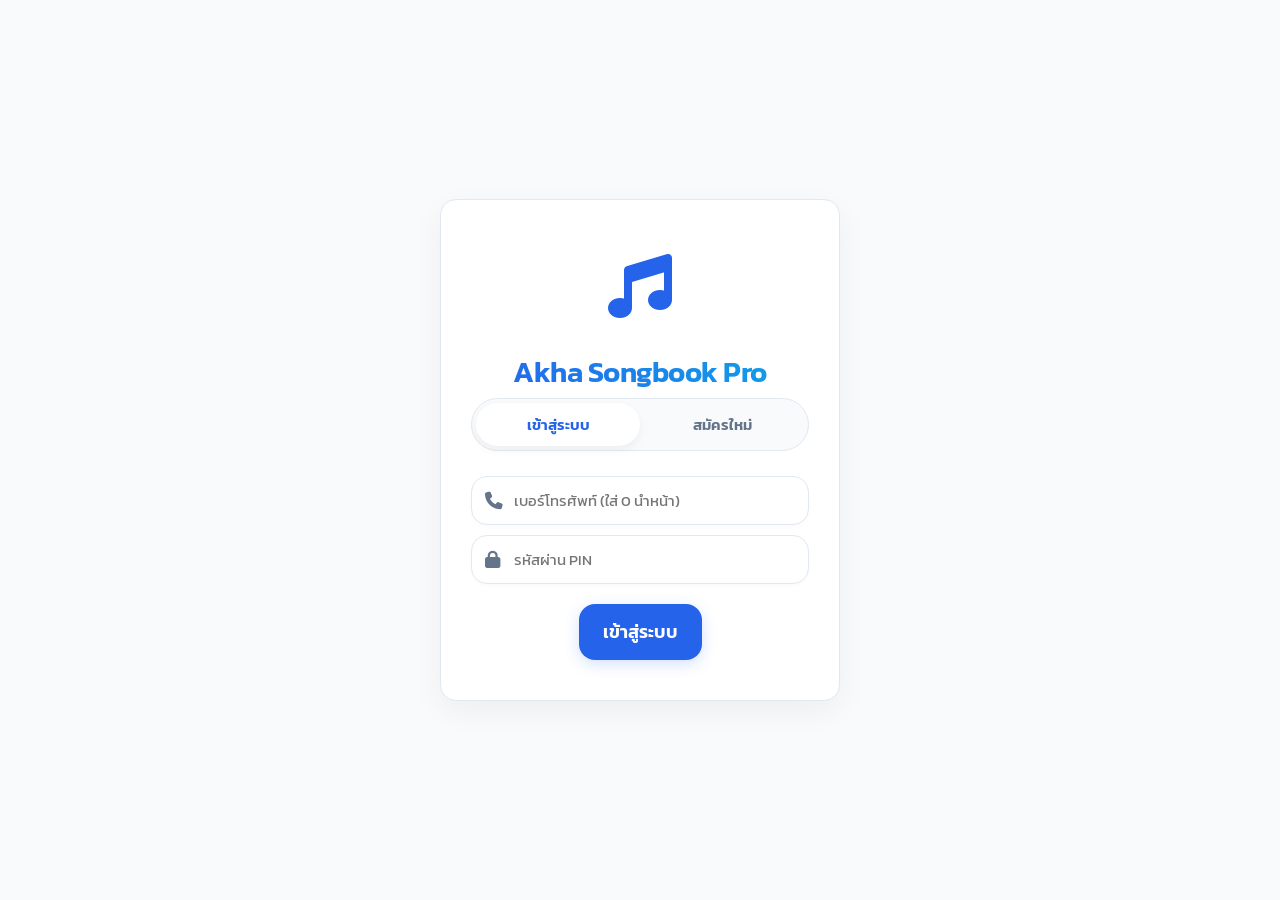
==== index.html @ a9daf6bf "Update index.html" ====
<!DOCTYPE html>
<html lang="th">
<head>
  <meta charset="UTF-8">
  <meta name="viewport" content="width=device-width, initial-scale=1.0, maximum-scale=1.0, user-scalable=no">
  <meta http-equiv="Cache-Control" content="no-cache, no-store, must-revalidate">
  <title>Akha Songbook Pro</title>
  <link rel="manifest" href="manifest.json">
  <meta name="theme-color" content="#2563eb">
  <link rel="apple-touch-icon" href="icon-192.png">
  <meta name="apple-mobile-web-app-capable" content="yes">
  <meta name="apple-mobile-web-app-status-bar-style" content="black-translucent">
  
  <link rel="preconnect" href="https://fonts.googleapis.com">
  <link rel="preconnect" href="https://fonts.gstatic.com" crossorigin>
  <link href="https://fonts.googleapis.com/css2?family=Anton&family=Arimo&family=Arvo&family=Athiti&family=Bai+Jamjuree&family=Bitter&family=Cabin&family=Caveat&family=Chakra+Petch&family=Charm&family=Charmonman&family=Chathura&family=Chonburi&family=Crimson+Text&family=Dosis&family=Fahkwang&family=Fira+Sans&family=Fjalla+One&family=Hind&family=Inconsolata&family=Inter&family=Itim&family=Josefin+Sans&family=K2D&family=Kanit:wght@300;400;500;600;700&family=KoHo&family=Kodchasan&family=Krub&family=Lato&family=Lora&family=Maitree&family=Mali&family=Merriweather&family=Mitr&family=Montserrat&family=Mukta&family=Mulish&family=Nanum+Myeongjo:wght@400;700&family=Niramit&family=Noto+Sans&family=Noto+Sans+Thai&family=Noto+Serif+Thai&family=Nunito&family=Open+Sans&family=Oswald&family=Oxygen&family=PT+Sans&family=PT+Serif&family=Pacifico&family=Pattaya&family=Playfair+Display&family=Poppins&family=Pridi&family=Prompt&family=Raleway&family=Roboto&family=Roboto+Condensed&family=Roboto+Slab&family=Rubik&family=Sarabun&family=Signika&family=Slabo+27px&family=Sriracha&family=Srisakdi&family=Taviraj&family=Thasadith&family=Titillium+Web&family=Trirong&family=Ubuntu&display=swap" rel="stylesheet">
  
  <link rel="stylesheet" href="https://cdnjs.cloudflare.com/ajax/libs/font-awesome/6.4.0/css/all.min.css">
  <link rel="stylesheet" href="style.css">
  <style>
    .top-lang-dropdown {
      background: var(--bg-surface); color: var(--primary);
      border: 1px solid var(--border-color); border-radius: 8px;
      padding: 6px 10px; font-family: var(--font-main); font-size: 0.85rem; font-weight: 600;
      box-shadow: 0 2px 5px rgba(0,0,0,0.05); outline: none; cursor: pointer;
      max-width: 110px; 
    }
    
    .search-flex-container {
      display: flex; gap: 8px; align-items: center; margin-bottom: 10px;
    }
    
    .search-flex-container .search-container {
      flex: 7; margin-bottom: 0; 
    }
    
    .search-flex-container .artist-select {
      flex: 3; background: var(--bg-surface); color: var(--text-main);
      border: 1px solid var(--border-color); border-radius: var(--radius-ui);
      padding: 12px 10px; font-family: var(--font-main); font-size: 0.85rem;
      box-shadow: 0 2px 4px rgba(0,0,0,0.02); outline: none; cursor: pointer;
    }

    #view-dashboard .hero-header {
        padding-bottom: 8px !important;
        margin-bottom: 12px !important;
    }

    .waiting-approval-box {
        background: rgba(245, 158, 11, 0.1);
        border: 2px dashed #f59e0b;
        color: #d97706;
        padding: 15px;
        border-radius: 12px;
        margin-bottom: 20px;
        font-size: 0.95rem;
        display: none;
        flex-direction: column;
        align-items: center;
        gap: 10px;
    }
    .waiting-approval-box i { font-size: 2rem; }
  </style>

  <script>
    try {
      const savedUi = JSON.parse(localStorage.getItem('songbook_settings'));
      if(savedUi) {
        document.documentElement.setAttribute('data-theme', savedUi.theme || 'light');
        document.documentElement.style.setProperty('--primary', savedUi.color || '#2563eb');
        
        let hex = (savedUi.color || '#2563eb').replace('#', '');
        let r = parseInt(hex.substring(0,2), 16), g = parseInt(hex.substring(2,4), 16), b = parseInt(hex.substring(4,6), 16);
        document.documentElement.style.setProperty('--primary-glow', `rgba(${r},${g},${b},0.4)`); 

        if(savedUi.bgMain) document.documentElement.style.setProperty('--bg-main', savedUi.bgMain);
        if(savedUi.bgSurface) document.documentElement.style.setProperty('--bg-surface', savedUi.bgSurface);
        
        let fScale = savedUi.fontScale || 50;
        document.documentElement.style.fontSize = (fScale / 50 * 16) + 'px';
        
        let sScale = savedUi.screenScale || 50;
        if (sScale !== 50) {
          document.documentElement.style.zoom = (sScale / 50);
        }
      }
    } catch(e){}
  </script>
</head>
<body>

  <div id="toast" class="toast"><i class="fa-solid fa-circle-check"></i> <span id="toast-msg">ข้อความ</span></div>
  
  <div id="loader" class="loader-container">
    <div class="spinner"></div><h2 style="color:var(--text-main);" id="loader-text">กำลังโหลดข้อมูล...</h2>
  </div>

  <div id="view-auth" class="auth-wrapper hidden">
    <div class="auth-card">
      <div class="auth-icon"><i class="fa-solid fa-music"></i></div>
      <h2 class="auth-title">Akha Songbook Pro</h2>
      
      <div id="waiting-approval-msg" class="waiting-approval-box">
        <i class="fa-solid fa-clock-rotate-left fa-spin"></i>
        <strong style="text-align: center;">กรุณารอสักครู่...<br>แอดมินกำลังตรวจสอบและอนุมัติ</strong>
        <span style="font-size:0.8rem; color: var(--text-muted);">ระบบจะพาเข้าใช้งานอัตโนมัติเมื่ออนุมัติสำเร็จ</span>
      </div>

      <div class="auth-tabs" id="auth-tabs-container">
        <button class="auth-tab-btn active" id="tab-login" onclick="switchAuthTab('login')">เข้าสู่ระบบ</button>
        <button class="auth-tab-btn" id="tab-register" onclick="switchAuthTab('register')">สมัครใหม่</button>
      </div>
      <div id="auth-content-box"></div>
    </div>
  </div>

  <div id="view-payment" class="auth-wrapper hidden">
    <div class="auth-card" style="max-width: 500px; padding: 30px;">
      <h2 style="color: var(--primary); margin-bottom: 10px;" id="pay-title">ชำระเงินเพื่อเข้าใช้งาน</h2>
      
      <div style="text-align: left; margin-bottom: 15px;">
        <label style="font-size: 0.9rem; font-weight: bold; color: var(--text-main); display: block; margin-bottom: 5px;">เลือกแพ็กเกจการใช้งาน <span style="color:red">*</span></label>
        <select id="payment-package" style="font-weight: bold; color: var(--primary); background: rgba(37, 99, 235, 0.05); border: 2px solid var(--primary); padding: 12px; width: 100%; border-radius: 8px;">
          <option value="39 บาท / 1 เดือน">39 บาท / 1 เดือน</option>
          <option value="230 บาท / 6 เดือน">230 บาท / 6 เดือน</option>
          <option value="450 บาท / 1 ปี">450 บาท / 1 ปี</option>
        </select>
      </div>

      <div style="background: #f1f5f9; padding: 20px; border-radius: 16px; margin-bottom: 20px;">
        <img id="pay-qr-image" src="my-qr.jpg" alt="QR Code" style="width: 200px; border-radius: 10px; margin-bottom: 10px; border: 3px solid white; box-shadow: 0 4px 10px rgba(0,0,0,0.1);">
        <p id="pay-bank-number" style="font-size: 1.5rem; font-weight: bold; color: var(--text-main); letter-spacing: 2px;">กำลังโหลด...</p>
        <p id="pay-bank-name" style="color: var(--text-muted); font-size: 0.85rem;">กำลังโหลด...</p>
      </div>
      <div style="text-align: left; margin-bottom: 20px;">
        <label style="font-size: 0.9rem; font-weight: bold; color: var(--text-main); display: block; margin-bottom: 5px;">แนบสลิปโอนเงิน (จำเป็น) <span style="color:red">*</span></label>
        <input type="file" id="slip-upload" accept="image/*" onchange="previewSlip(event)">
        <img id="slip-image-preview" class="slip-preview">
      </div>
      <button class="btn-primary" id="btn-submit-payment" style="margin-bottom: 10px;" onclick="submitPayment()">ส่งหลักฐานและรอตรวจสอบ</button>
      <button class="btn-cancel" style="width:100%; padding:15px; border-radius:var(--radius-ui); border:none; cursor:pointer;" onclick="cancelPayment()">ยกเลิก</button>
    </div>
  </div>

  <div id="app" class="container hidden">
    <div id="view-dashboard" class="fade-in">
      
      <div class="hero-header" style="display: flex; flex-direction: row; justify-content: space-between; align-items: center; padding-top: 15px;">
        <div style="flex: 1; overflow: hidden; margin-right: 10px;">
          <p style="color:var(--text-muted); margin-bottom:0; font-size:0.75rem; font-weight:600;">AKHA SONGBOOK 🎵</p>
          <h1 data-i18n="app_title" style="font-size:1.35rem; margin-bottom:0; white-space:nowrap; overflow:hidden; text-overflow:ellipsis;">คลังเพลงคริสเตียนอาข่า</h1>
        </div>
        
        <select id="main-lang-selector" class="top-lang-dropdown" onchange="setAppLanguage(this.value)">
          <option value="th">ไทย</option>
          <option value="an">อาข่าใหม่</option>
          <option value="ao">อาข่าเก่า</option>
          <option value="en">English</option>
          <option value="my">မြန်မာ</option>
          <option value="zh">中文</option>
        </select>
      </div>

      <div class="search-flex-container">
        <div class="search-container">
          <i class="fa-solid fa-magnifying-glass"></i>
          <input type="text" id="global-search" data-i18n="search_placeholder" placeholder="ค้นหาด้วย เลข หรือ ชื่อเพลง..." oninput="searchGlobal()">
        </div>
        <select id="artist-filter" class="artist-select" onchange="searchGlobal()">
          <option value="">-- ศิลปิน/Artist --</option>
        </select>
      </div>

      <div id="search-results"></div>

      <div id="dashboard-content">
        <div class="all-songs-card" onclick="openAllSongs()">
          <div style="display:flex; align-items:center;">
            <div class="icon-box"><i class="fa-solid fa-list-ul"></i></div>
            <div><div style="font-size: 0.75rem; opacity:0.8;" data-i18n="manage_text">ดูและจัดการ</div><div data-i18n="total_songs">เพลงทั้งหมดในคลัง</div></div>
          </div>
          <div class="total-num" id="total-count">0</div>
        </div>
        
        <h3 data-i18n="group_songs">กลุ่มเพลง</h3>
        <div class="grid-cats" id="grid-container"></div>

        <h3 data-i18n="nav_music">เพลย์ลิสต์</h3>
        <div class="all-songs-card" style="background: linear-gradient(135deg, var(--accent) 0%, #0369a1 100%); margin-bottom: 0;" onclick="openMusicPlayer()">
          <div style="display:flex; align-items:center;">
            <div class="icon-box"><i class="fa-solid fa-headphones"></i></div>
            <div><div style="font-size: 0.75rem; opacity:0.8;" data-i18n="music_mp3">เครื่องเล่น MP3</div><div data-i18n="music_play_all">ฟังเพลงทั้งหมด</div></div>
          </div>
          <div class="total-num" id="total-music-count">0</div>
        </div>
      </div>
    </div>

    <!-- ===== หน้าหมวดหมู่ ===== -->
    <div id="view-category" class="hidden fade-in">
      <div class="top-bar">
        <button class="btn-icon" onclick="switchView('dashboard')"><i class="fa-solid fa-arrow-left"></i></button>
        <h2 id="cat-title" style="flex:1; white-space:nowrap; overflow:hidden; text-overflow:ellipsis; text-align:center;">หมวดหมู่</h2>
        <button class="btn-icon" onclick="forceDataRefresh()" title="อัปเดตข้อมูล"><i class="fa-solid fa-rotate-right"></i></button>
      </div>
      <div style="margin-bottom: 10px; color: var(--text-muted); font-size: 0.9rem; text-align:center;"><span data-i18n="song_count_label">จำนวนเพลง:</span> <strong id="cat-total" style="color:var(--primary)">0</strong> <span data-i18n="song_unit">เพลง</span></div>
      
      <!-- เพิ่มปุ่ม เลือกตัวเลข ตรงนี้ -->
      <div class="search-flex-container">
        <div class="search-container" style="flex: 5;">
          <i class="fa-solid fa-filter"></i>
          <input type="text" id="cat-search" data-i18n="search_placeholder" placeholder="ค้นหาด้วย เลข หรือ ชื่อเพลง..." oninput="searchCategory()">
        </div>
        
        <button id="btn-number-grid" class="artist-select" style="flex: 2; display: flex; justify-content: center; align-items: center; gap: 5px; height: 43px; padding: 0; color: var(--primary); font-weight: bold;" onclick="toggleNumberGrid()">
          <span data-i18n="filter_num">เลข</span> <i class="fa-solid fa-table-cells"></i>
        </button>

        <select id="cat-artist-filter" class="artist-select" style="flex: 3; height: 43px;" onchange="searchCategory()">
          <option value="">-- ศิลปิน/Artist --</option>
        </select>
      </div>

      <div id="song-list"></div>
    </div>

    <div id="view-song" class="hidden fade-in">
      <div class="top-bar no-print">
        <button class="btn-icon" onclick="goBackFromSong()"><i class="fa-solid fa-arrow-left"></i></button>
        
        <div id="top-audio-player" class="top-audio-ui hidden">
         <audio id="song-audio-element" preload="auto" crossorigin="anonymous"></audio>
          <button class="btn-play-pause" id="btn-play-pause" onclick="toggleAudio()"><i class="fa-solid fa-play"></i></button>
          <div class="audio-track" onclick="seekAudio(event)">
            <div class="audio-fill" id="audio-fill"></div>
          </div>
          <span class="audio-time" id="audio-time">0:00</span>
        </div>
        <div id="top-audio-empty" style="flex:1;"></div>
        <button class="btn-icon" onclick="forceDataRefresh()" title="อัปเดตข้อมูล"><i class="fa-solid fa-rotate-right"></i></button>
      </div>
      
      <div class="reader-card" id="printable-song-area">
        <div class="reader-header" style="text-align: center; margin-bottom: 10px; position: relative;">
          <div style="position: relative; width: 100%; min-height: 40px; margin-bottom: 5px; display: flex; align-items: flex-start; justify-content: center;">
            <div style="position: absolute; left: 0; top: 2px;">
              <span id="detail-id" style="font-size: 0.75rem; font-weight: 700; color: var(--text-muted); background: var(--bg-main); padding: 3px 8px; border-radius: 8px; border: 1px solid var(--border-color); font-family: monospace; box-shadow: 0 2px 5px rgba(0,0,0,0.05);"></span>
            </div>
            
            <h2 id="detail-title" class="reader-title" style="margin: 0; padding: 0 70px; line-height: 1.4; font-size: 1.35rem; color: var(--primary); text-align: center; width: 100%; word-break: break-word;">ชื่อเพลง</h2>

            <div style="position: absolute; right: 0; top: 0;" class="no-print song-menu-container">
              <button class="btn-song-menu" onclick="toggleSongMenu(event)" title="จัดการเพลง">
                <i class="fa-solid fa-ellipsis-vertical"></i>
              </button>
              <div id="song-action-menu" class="song-dropdown hidden">
                <button onclick="copySongLyrics()"><i class="fa-solid fa-copy"></i> <span data-i18n="menu_copy">คัดลอกเนื้อเพลง</span></button>
                <button onclick="shareSong()"><i class="fa-solid fa-share-nodes"></i> <span data-i18n="menu_share">แชร์เพลงนี้</span></button>
                <button onclick="printSong()"><i class="fa-solid fa-print"></i> <span data-i18n="menu_print">พิมพ์ / บันทึก PDF</span></button>
              </div>
            </div>
          </div>

          <h4 id="detail-eng-title" class="reader-eng-title hidden" style="font-size: 0.95rem; color: var(--text-muted); font-weight: 400; font-style: italic; margin-bottom: 10px; margin-top: 5px;">English Title</h4>
          
          <div class="reader-meta" style="font-size: 0.8rem; color: var(--text-muted); opacity: 0.9; margin-bottom: 5px; display: flex; justify-content: center; gap: 15px;">
            <span id="detail-artist-container" class="hidden"><i class="fa-solid fa-microphone-lines"></i> <span id="detail-artist"></span></span>
            <span id="detail-author-container" class="hidden"><i class="fa-solid fa-pen-nib"></i> <span id="detail-author"></span></span>
          </div>
        </div>

        <div class="tags-wrapper">
          <div id="detail-chords-container" class="reader-chords"><span data-i18n="label_chord">คอร์ด:</span> <span id="detail-chords"></span></div>
          <div id="detail-notation-container" class="reader-notation hidden"></div>
        </div>
        
        <div class="lyrics-toggle no-print" id="lyrics-toggle-box">
          <button class="lyrics-toggle-btn active" id="btn-lyric-new" onclick="switchReaderLyricView('new')" data-i18n="lyric_new">อาข่าแบบใหม่</button>
          <button class="lyrics-toggle-btn" id="btn-lyric-old" onclick="switchReaderLyricView('old')" data-i18n="lyric_old">อาข่าแบบเก่า</button>
        </div>
        
        <div id="detail-image-container" class="song-image-box hidden"></div>
        <div id="detail-lyrics" class="reader-lyrics"></div>
        <div id="detail-inspiration" class="reader-inspiration hidden"></div>
        <div id="detail-media-container" class="media-box hidden no-print"></div>
      </div>
    </div>
    
    <div id="view-music" class="hidden fade-in">
      <div class="top-bar" style="flex-direction: column; align-items: stretch; gap: 10px;">
        <div style="display: flex; justify-content: space-between; align-items: center; width: 100%;">
            <button class="btn-icon" onclick="switchView('dashboard')"><i class="fa-solid fa-arrow-left"></i></button>
            <div class="lyrics-toggle" style="margin: 0; flex: 1; justify-content: center; display: flex;">
                <button id="tab-music-list" class="lyrics-toggle-btn active" onclick="switchMusicTab('list')" data-i18n="music_tab_list">เพลย์ลิสต์</button>
                <button id="tab-music-play" class="lyrics-toggle-btn" onclick="switchMusicTab('play')" data-i18n="music_tab_play">กำลังเล่น</button>
                <button id="tab-music-lyric" class="lyrics-toggle-btn" onclick="switchMusicTab('lyric')" data-i18n="music_tab_lyric">เนื้อเพลง</button>
            </div>
            <button class="btn-icon" id="btn-music-indicator" style="cursor:default; border:none; box-shadow:none; background:transparent; font-size:1.5rem; color:var(--primary);">
                <i id="music-indicator-icon" class="fa-solid fa-compact-disc"></i>
            </button>
        </div>
        <div id="music-category-scroll" class="music-cat-scroll"></div>
      </div>

      <div id="music-list-container"></div>

      <div id="music-player-container" class="hidden">
         <div id="music-display-area">
             <div id="music-cover-view">
                 <div class="music-cover-wrapper">
                     <img id="music-cover-img" src="icon-512.png" alt="Cover Art">
                 </div>
             </div>
             <div id="music-lyric-view" class="hidden">
                 <div class="lyric-bg" id="lyric-bg-img"></div>
                 <div class="lyric-overlay"></div>
                 <div id="music-lyric-content" class="reader-lyrics" style="font-size: 1.25rem; line-height: 1.8 !important;">
                     <div style="text-align:center; color:rgba(255,255,255,0.7); margin-top:50px;">ยังไม่ได้เลือกเพลง</div>
                 </div>
             </div>
         </div>
         
         <div id="music-control-area">
             <h2 id="music-title-display">เลือกเพลงเพื่อเริ่มฟัง</h2>
             <p id="music-artist-display">Akha Songbook</p>
             
             <div class="music-progress-wrapper" style="display: flex; align-items: center; gap: 15px; margin-bottom: 25px; font-family: monospace; color: var(--text-muted); font-size: 0.85rem;">
                 <span id="music-time-current">0:00</span>
                 <div class="audio-track" style="flex:1; height: 8px; background: var(--bg-main); border: 1px solid var(--border-color); border-radius: 10px; cursor: pointer; position: relative;" onclick="seekMusicAudio(event)">
                    <div id="music-time-fill" style="height: 100%; width: 0%; background: var(--primary); border-radius: 10px; pointer-events: none; transition: width 0.1s linear;"></div>
                 </div>
                 <span id="music-time-total">0:00</span>
             </div>
             
             <div class="music-controls" style="display: flex; align-items: center; justify-content: space-between;">
                 <button id="btn-music-shuffle" class="btn-icon" style="box-shadow:none; border:none; background:transparent; font-size:1.1rem; color:var(--text-muted);" onclick="toggleMusicShuffle()"><i class="fa-solid fa-shuffle"></i></button>
                 
                 <div style="display: flex; align-items: center; gap: 20px;">
                    <button class="btn-icon" style="box-shadow:none; border:none; background:transparent; font-size:1.6rem; color:var(--text-main);" onclick="playMusicPrev()"><i class="fa-solid fa-backward-step"></i></button>
                    <button id="btn-music-play-pause" style="width:65px; height:65px; border-radius:50%; background:var(--primary); color:white; border:none; font-size:1.8rem; box-shadow:0 10px 20px var(--primary-glow); cursor:pointer;" onclick="toggleMusicAudio()"><i class="fa-solid fa-play"></i></button>
                    <button class="btn-icon" style="box-shadow:none; border:none; background:transparent; font-size:1.6rem; color:var(--text-main);" onclick="playMusicNext()"><i class="fa-solid fa-forward-step"></i></button>
                 </div>
                 
                 <button id="btn-music-repeat" class="btn-icon" style="box-shadow:none; border:none; background:transparent; font-size:1.1rem; color:var(--text-muted);" onclick="toggleMusicRepeat()"><i class="fa-solid fa-repeat"></i></button>
             </div>
         </div>
      </div>
    </div>

    <!-- ===== หน้าต่างโปรไฟล์และการตั้งค่า ===== -->
    <div id="view-settings" class="hidden fade-in">
      <div class="hero-header" style="padding-bottom:10px;"><h1 data-i18n="nav_profile">โปรไฟล์ & การตั้งค่า</h1></div>
      
      <div class="reader-card" style="margin-bottom: 12px; padding: 15px 20px; border-left: 5px solid var(--primary);">
        <h3 style="margin-bottom: 8px;"><i class="fa-solid fa-circle-user"></i> <span data-i18n="setting_account">บัญชีของคุณ</span></h3>
        <p style="margin-bottom: 2px; font-size: 0.95rem;"><span data-i18n="setting_phone">เบอร์โทรศัพท์:</span> <strong id="profile-phone" style="color:var(--primary)">-</strong></p>
        <p style="font-size: 0.95rem;"><span data-i18n="setting_expire">วันหมดอายุ:</span> <strong id="profile-expiry" style="color:var(--danger)">-</strong></p>
        <div style="display:flex; gap:10px; margin-top:10px;">
          <button class="btn-primary" style="flex:1; padding: 10px; box-shadow:none; font-size:0.9rem;" onclick="goToRenewFromProfile()" data-i18n="btn_renew">ต่ออายุ</button>
          <button class="btn-outline" style="flex:1; padding: 10px;" onclick="logoutUser()" data-i18n="btn_logout">ออกจากระบบ</button>
        </div>
      </div>
      
      <div class="reader-card" style="margin-bottom: 12px; padding: 15px 20px; border-left: 5px solid var(--accent);">
        <h3 style="margin-bottom: 10px;"><i class="fa-solid fa-palette"></i> <span data-i18n="setting_display">การแสดงผล</span></h3>
        <label style="font-size: 0.85rem; font-weight: bold; margin-bottom: 5px; display: block; color: var(--text-muted);" data-i18n="setting_theme">โหมดหน้าจอ</label>
        
        <div style="display:flex; gap:10px; margin-bottom: 12px;">
          <button class="btn-outline" style="flex:1; padding: 8px; display: flex; justify-content: center; align-items: center; gap: 8px;" onclick="setTheme('light')"><i class="fa-solid fa-sun"></i> <span data-i18n="theme_light">สว่าง</span></button>
          <button class="btn-outline" style="flex:1; padding: 8px; display: flex; justify-content: center; align-items: center; gap: 8px;" onclick="setTheme('dark')"><i class="fa-solid fa-moon"></i> <span data-i18n="theme_dark">มืด</span></button>
        </div>
        
        <label style="font-size: 0.85rem; font-weight: bold; margin-bottom: 5px; display: block; color: var(--text-muted);" data-i18n="setting_color">สีหลักของแอป</label>
        <div style="display:flex; gap:10px; justify-content: center; flex-wrap: wrap;">
          <button style="width:35px; height:35px; border-radius:50%; background:#10b981; border:3px solid var(--bg-surface); box-shadow:0 2px 5px rgba(0,0,0,0.2); cursor:pointer;" onclick="setColor('#10b981')"></button>
          <button style="width:35px; height:35px; border-radius:50%; background:#2563eb; border:3px solid var(--bg-surface); box-shadow:0 2px 5px rgba(0,0,0,0.2); cursor:pointer;" onclick="setColor('#2563eb')"></button>
          <button style="width:35px; height:35px; border-radius:50%; background:#f59e0b; border:3px solid var(--bg-surface); box-shadow:0 2px 5px rgba(0,0,0,0.2); cursor:pointer;" onclick="setColor('#f59e0b')"></button>
          <button style="width:35px; height:35px; border-radius:50%; background:#ef4444; border:3px solid var(--bg-surface); box-shadow:0 2px 5px rgba(0,0,0,0.2); cursor:pointer;" onclick="setColor('#ef4444')"></button>
          <button style="width:35px; height:35px; border-radius:50%; background:#8b5cf6; border:3px solid var(--bg-surface); box-shadow:0 2px 5px rgba(0,0,0,0.2); cursor:pointer;" onclick="setColor('#8b5cf6')"></button>
        </div>
      </div>

      <div class="reader-card" style="margin-bottom: 12px; padding: 15px 20px; border-left: 5px solid #8b5cf6;">
        <h3 style="margin-bottom: 10px;"><i class="fa-solid fa-gear"></i> <span data-i18n="setting_advanced">ตั้งค่าระบบเพิ่มเติม</span></h3>
        
        <label style="font-size: 0.85rem; font-weight: bold; margin-bottom: 3px; display: block; color: var(--text-muted);" data-i18n="setting_sys_lang">ภาษาระบบ (System Language)</label>
        <select id="setting-sys-lang" onchange="changeSystemLang(this.value)" style="margin-bottom: 12px; padding: 8px 16px 8px 16px;">
          <option value="th">ไทย (Thai)</option>
          <option value="an">อาข่าใหม่</option>
          <option value="ao">อาข่าเก่า</option>
          <option value="en">English (อังกฤษ)</option>
          <option value="my">မြန်မာ (Burmese)</option>
          <option value="zh">中文 (Chinese)</option>
        </select>

        <label style="font-size: 0.85rem; font-weight: bold; margin-bottom: 3px; display: block; color: var(--text-muted);"><span data-i18n="setting_zoom">ขนาดหน้าจอ (Zoom):</span> <span id="val-screen-scale" style="color:var(--primary);">50</span></label>
        <div style="display:flex; align-items:center; gap:10px; margin-bottom: 12px;">
          <button class="btn-icon" style="width:28px; height:28px; font-size:0.9rem; box-shadow:none; border-radius:6px;" onclick="adjustScale('screen', -1)"><i class="fa-solid fa-minus"></i></button>
          <input type="range" id="setting-screen-scale" min="25" max="100" step="1" value="50" oninput="updateScreenScale(this.value)" onchange="saveUiSettings()" style="flex:1;">
          <button class="btn-icon" style="width:28px; height:28px; font-size:0.9rem; box-shadow:none; border-radius:6px;" onclick="adjustScale('screen', 1)"><i class="fa-solid fa-plus"></i></button>
        </div>

        <label style="font-size: 0.85rem; font-weight: bold; margin-bottom: 3px; display: block; color: var(--text-muted);"><span data-i18n="setting_font">ขนาดตัวอักษร (Font):</span> <span id="val-font-scale" style="color:var(--primary);">50</span></label>
        <div style="display:flex; align-items:center; gap:10px; margin-bottom: 12px;">
          <button class="btn-icon" style="width:28px; height:28px; font-size:0.9rem; box-shadow:none; border-radius:6px;" onclick="adjustScale('font', -1)"><i class="fa-solid fa-minus"></i></button>
          <input type="range" id="setting-font-scale" min="25" max="100" step="1" value="50" oninput="updateFontScale(this.value)" onchange="saveUiSettings()" style="flex:1;">
          <button class="btn-icon" style="width:28px; height:28px; font-size:0.9rem; box-shadow:none; border-radius:6px;" onclick="adjustScale('font', 1)"><i class="fa-solid fa-plus"></i></button>
        </div>

        <div style="display:flex; gap:10px;">
          <div style="flex:1;">
            <label style="font-size: 0.85rem; font-weight: bold; margin-bottom: 3px; display: block; color: var(--text-muted);" data-i18n="setting_bg_main">สีพื้นหลัง</label>
            <div style="display:flex; gap:5px; align-items:center;">
              <input type="color" id="setting-bg-main" onchange="updateBgColor('main', this.value)" style="width: 35px; height: 35px; padding: 0; border: none; border-radius: 6px; cursor: pointer;">
              <button class="btn-outline" style="padding: 5px 8px; font-size:0.75rem;" onclick="resetBgColor('main')" data-i18n="btn_reset">คืนค่า</button>
            </div>
          </div>
          <div style="flex:1;">
            <label style="font-size: 0.85rem; font-weight: bold; margin-bottom: 3px; display: block; color: var(--text-muted);" data-i18n="setting_bg_card">สีการ์ด</label>
            <div style="display:flex; gap:5px; align-items:center;">
              <input type="color" id="setting-bg-surface" onchange="updateBgColor('surface', this.value)" style="width: 35px; height: 35px; padding: 0; border: none; border-radius: 6px; cursor: pointer;">
              <button class="btn-outline" style="padding: 5px 8px; font-size:0.75rem;" onclick="resetBgColor('surface')" data-i18n="btn_reset">คืนค่า</button>
            </div>
          </div>
        </div>
      </div>
    </div>
  </div>

  <div class="bottom-nav justify-center hidden no-print" id="main-bottom-nav"></div>

  <div id="category-popup-overlay" class="popup-overlay hidden no-print" onclick="toggleCategoryPopup()"></div>
  <div id="category-popup" class="category-popup hidden no-print">
    <div class="popup-header">
      <h3 data-i18n="nav_categories">เลือกหมวดหมู่เพลง</h3>
      <button class="btn-icon-small" onclick="toggleCategoryPopup()"><i class="fa-solid fa-xmark"></i></button>
    </div>
    <div id="popup-category-list"></div>
  </div>

  <!-- ===== เพิ่ม Popup ตารางตัวเลข (Number Grid) ===== -->
  <div id="number-grid-overlay" class="popup-overlay hidden no-print" onclick="toggleNumberGrid()"></div>
  <div id="number-grid-popup" class="category-popup hidden no-print" style="max-height: 75vh;">
    <div class="popup-header">
      <h3 data-i18n="filter_num">เลือกเลขเพลง</h3>
      <button class="btn-icon-small" onclick="toggleNumberGrid()"><i class="fa-solid fa-xmark"></i></button>
    </div>
    <div id="number-grid-container" class="number-grid-container"></div>
  </div>

  <div id="pwa-overlay-bg" class="pwa-overlay no-print"></div>
  <div id="pwa-install-banner" class="hidden pwa-pop no-print">
    <img src="icon-192.png" alt="App Icon">
    <div>
      <h4 id="pwa-title" data-i18n="pwa_title">ติดตั้งแอปลงเครื่อง</h4>
      <p id="pwa-desc" data-i18n="pwa_desc">เพื่อการใช้งานที่รวดเร็วและเข้าถึงง่ายขึ้น</p>
    </div>
    <div class="pwa-btn-group">
      <button class="pwa-btn-cancel" id="pwa-cancel-btn" data-i18n="pwa_cancel">ภายหลัง</button>
      <button class="pwa-btn-install" id="pwa-install-btn" data-i18n="pwa_install">ติดตั้งเลย</button>
    </div>
  </div>

  <!-- เปลี่ยนเวอร์ชันเพื่อให้มือถือโหลดโค้ดใหม่ (ข้ามแคช) -->
  <script src="app.js?v=146"></script>
  
  <script>
    if ('serviceWorker' in navigator) {
      window.addEventListener('load', () => {
        navigator.serviceWorker.register('./sw.js').catch(err => console.log(err));
      });
    }

    let deferredPrompt;
    const pwaBanner = document.getElementById('pwa-install-banner');
    const pwaOverlay = document.getElementById('pwa-overlay-bg');
    const pwaInstallBtn = document.getElementById('pwa-install-btn');
    const pwaCancelBtn = document.getElementById('pwa-cancel-btn');

    function isAndroid() {
        return /android/i.test(navigator.userAgent.toLowerCase());
    }

    function isStandalone() {
        return window.matchMedia('(display-mode: standalone)').matches || window.navigator.standalone === true;
    }

    function closeBanner() {
        pwaBanner.classList.add('hidden');
        pwaOverlay.classList.remove('show');
    }

    if (pwaCancelBtn) {
        pwaCancelBtn.addEventListener('click', closeBanner);
    }

    window.addEventListener('beforeinstallprompt', (e) => {
      e.preventDefault(); 
      deferredPrompt = e;
      
      if (isAndroid() && !isStandalone()) {
          pwaBanner.classList.remove('hidden');
          pwaOverlay.classList.add('show');
      }
    });

    if (pwaInstallBtn) {
      pwaInstallBtn.addEventListener('click', async () => {
        if (deferredPrompt) {
          deferredPrompt.prompt();
          const { outcome } = await deferredPrompt.userChoice;
          if (outcome === 'accepted') {
              closeBanner();
          }
          deferredPrompt = null;
        }
      });
    }
  </script>
</body>
</html>
---- style.css ----
/* =========================================
   Akha Songbook Pro - Style.css (iOS Style)
========================================= */

:root {
  --bg-main: #f8fafc; 
  --bg-surface: #ffffff; 
  --bg-glass: rgba(255, 255, 255, 0.85);
  --text-main: #0f172a; 
  --text-muted: #64748b;
  --border-color: #e2e8f0;
  
  --primary: #2563eb; 
  --primary-glow: rgba(37, 99, 235, 0.2);
  --accent: #0ea5e9; 
  --danger: #ef4444;
  --font-main: 'Kanit', sans-serif; 
  --font-lyrics: 'Nanum Myeongjo', serif; 
  --radius-ui: 16px; 
  --pad-ui: 16px;
  --transition: all 0.3s cubic-bezier(0.4, 0, 0.2, 1);
}

[data-theme="light"] { 
  --bg-main: #f1f5f9; --bg-surface: #ffffff; --bg-glass: rgba(255, 255, 255, 0.85); 
  --text-main: #0f172a; --text-muted: #64748b; --border-color: #e2e8f0; 
}

[data-theme="dark"] { 
  --bg-main: #0f172a; --bg-surface: #1e293b; --bg-glass: rgba(30, 41, 59, 0.85); 
  --text-main: #f8fafc; --text-muted: #94a3b8; --border-color: #334155; 
}

* { margin: 0; padding: 0; box-sizing: border-box; -webkit-tap-highlight-color: transparent; }
body { background-color: var(--bg-main); color: var(--text-main); font-family: var(--font-main); font-size: 16px; transition: var(--transition); overflow-x: hidden; }
.container { max-width: 900px; margin: 0 auto; padding: 20px; padding-bottom: 100px; }
h1, h2, h3, h4 { font-weight: 600; letter-spacing: -0.5px; }

/* ล็อกหน้าจอไม่ให้เลื่อนเมื่อเปิด Popup */
.no-scroll { overflow: hidden !important; touch-action: none; }

/* --- Auth & Login --- */
.auth-wrapper { display: flex; flex-direction: column; justify-content: center; align-items: center; min-height: 100vh; padding: 20px; background: var(--bg-main); }
.auth-card { background: var(--bg-surface); padding: 40px 30px; border-radius: var(--radius-ui); box-shadow: 0 10px 30px rgba(0,0,0,0.05); width: 100%; max-width: 400px; text-align: center; border: 1px solid var(--border-color); animation: fadeInDown 0.4s ease; }
.auth-icon { font-size: 4rem; color: var(--primary); margin-bottom: 15px; }
.auth-title { font-size: 1.8rem; margin-bottom: 5px; background: linear-gradient(45deg, var(--primary), var(--accent)); -webkit-background-clip: text; -webkit-text-fill-color: transparent; }
.auth-desc { color: var(--text-muted); font-size: 0.9rem; margin-bottom: 25px; }
.auth-tabs { display: flex; background: var(--bg-main); border-radius: 50px; padding: 4px; margin-bottom: 25px; width: 100%; border: 1px solid var(--border-color); }
.auth-tab-btn { flex: 1; padding: 10px 15px; border-radius: 50px; border: none; background: transparent; font-family: var(--font-main); font-size: 0.95rem; font-weight: 600; color: var(--text-muted); cursor: pointer; transition: var(--transition); }
.auth-tab-btn.active { background: var(--bg-surface); color: var(--primary); box-shadow: 0 4px 10px rgba(0,0,0,0.05); }

/* --- Forms & Inputs --- */
.search-container { position: relative; margin-bottom: 10px; }
input[type="text"], input[type="password"], input[type="tel"], input[type="date"], input[type="number"], select, textarea { 
    width: 100%; padding: 12px 16px 12px 42px; background: var(--bg-surface); color: var(--text-main); 
    border: 1px solid var(--border-color); border-radius: var(--radius-ui); font-family: var(--font-main); font-size: 0.95rem; 
    box-shadow: 0 2px 4px rgba(0,0,0,0.02); transition: var(--transition); outline: none; 
}
input[type="number"] { padding: 12px 16px; }
input[type="file"] { width: 100%; padding: 10px; background: var(--bg-main); border: 1px dashed var(--primary); border-radius: 12px; font-family: var(--font-main); font-size: 0.9rem; cursor: pointer; color: var(--text-main);}
input:focus, select:focus, textarea:focus { box-shadow: 0 0 0 2px var(--primary), 0 0 15px var(--primary-glow); border-color: var(--primary); }
.form-group input, .form-group select, .form-group textarea { padding-left: 16px; margin-bottom: 10px;}
.search-container i { position: absolute; left: 14px; top: 50%; transform: translateY(-50%); color: var(--text-muted); font-size: 1.1rem; }
.slip-preview { width: 100%; height: 200px; border-radius: 12px; object-fit: contain; margin-top: 10px; display: none; border: 1px solid var(--border-color); background: var(--bg-main);}

/* --- Header & Top Bar --- */
.hero-header { 
  position: sticky; top: 0; z-index: 50; 
  background: var(--bg-glass); backdrop-filter: blur(20px); -webkit-backdrop-filter: blur(20px); 
  margin: -20px -20px 10px -20px; padding: 10px 20px 5px 20px; border-bottom: 1px solid var(--border-color);
  display: flex; flex-direction: column; 
}
.hero-header p { font-size: 0.75rem; font-weight: 600; text-transform: uppercase; letter-spacing: 1px; margin-bottom: 0px;}
.hero-header h1 { font-size: 1.4rem; font-weight: 700; letter-spacing: -0.5px; background: linear-gradient(45deg, var(--primary), var(--accent)); -webkit-background-clip: text; -webkit-text-fill-color: transparent; }

.top-bar {
  position: sticky; top: 0; z-index: 50; 
  background: var(--bg-glass); backdrop-filter: blur(20px); -webkit-backdrop-filter: blur(20px);
  margin: -20px -20px 10px -20px; padding: 10px 20px; border-bottom: 1px solid var(--border-color);
  display: flex; align-items: center; justify-content: space-between; gap: 10px;
}
.btn-icon { background: var(--bg-surface); border: 1px solid var(--border-color); color: var(--text-main); width: 45px; height: 45px; border-radius: 50%; display: flex; align-items: center; justify-content: center; font-size: 1.2rem; cursor: pointer; box-shadow: 0 4px 10px rgba(0,0,0,0.03); transition: var(--transition); flex-shrink: 0;}
.btn-icon:active { transform: scale(0.9); }

.top-audio-ui { flex: 1; display: flex; align-items: center; gap: 10px; background: var(--bg-surface); border: 1px solid var(--border-color); padding: 5px 12px; border-radius: 50px; box-shadow: 0 4px 10px rgba(0,0,0,0.03); margin: 0 5px; transition: var(--transition);}
.btn-play-pause { background: var(--primary); color: white; border: none; width: 32px; height: 32px; border-radius: 50%; display: flex; align-items: center; justify-content: center; cursor: pointer; font-size: 0.8rem; box-shadow: 0 2px 8px var(--primary-glow); flex-shrink: 0;}
.audio-track { flex: 1; height: 6px; background: var(--bg-main); border: 1px solid var(--border-color); border-radius: 10px; cursor: pointer; position: relative; overflow: hidden;}
.audio-fill { height: 100%; width: 0%; background: var(--primary); border-radius: 10px; pointer-events: none; transition: width 0.1s linear;}
.audio-time { font-size: 0.7rem; color: var(--text-muted); font-family: monospace; font-weight: 600; min-width: 60px; text-align: right; letter-spacing: -0.5px;}

/* --- Language Switcher --- */
.lang-switcher { display: flex; background: var(--border-color); border-radius: 10px; padding: 3px; margin-bottom: 10px; width: fit-content; }
.lang-btn { padding: 5px 12px; border-radius: 8px; border: none; background: transparent; font-family: var(--font-main); font-size: 0.8rem; font-weight: 600; color: var(--text-main); opacity: 0.7; cursor: pointer; transition: var(--transition); }
.lang-btn.active { background: var(--primary); color: white; opacity: 1; box-shadow: 0 4px 10px rgba(37,99,235,0.3); }

/* --- Dashboard Cards & Layout --- */
#dashboard-content h3 { margin-top: 15px !important; margin-bottom: 10px !important; font-size: 1.1rem; }
#search-results { margin-top: 10px; }

.all-songs-card { 
    display: flex; justify-content: space-between; align-items: center; background: linear-gradient(135deg, var(--primary) 0%, #1e40af 100%); color: white; 
    padding: 12px 16px; border-radius: 14px; font-size: 1rem; font-weight: 600; box-shadow: 0 10px 20px rgba(37,99,235,0.2); margin-bottom: 10px; cursor: pointer; transition: var(--transition); 
}
.all-songs-card:active { transform: scale(0.97); }
.all-songs-card .icon-box { background: rgba(255,255,255,0.2); width: 34px; height: 34px; border-radius: 10px; display: flex; justify-content: center; align-items: center; font-size: 1.1rem; margin-right: 10px; }
.all-songs-card .total-num { font-size: 1.3rem; font-weight: 700; background: rgba(0,0,0,0.2); padding: 3px 10px; border-radius: 30px; }

.grid-cats { display: grid; grid-template-columns: repeat(2, 1fr); gap: 8px !important; margin-bottom: 10px; }
.cat-card { position: relative; overflow: hidden; border-radius: 12px !important; padding: 10px !important; color: white; cursor: pointer; display: flex; flex-direction: column; justify-content: space-between; min-height: 70px !important; transition: transform 0.3s ease, box-shadow 0.3s ease; box-shadow: 0 4px 8px rgba(0,0,0,0.05); }
.cat-card:active { transform: scale(0.95); }
.cat-card i { font-size: 1.2rem !important; opacity: 0.8; margin-bottom: 2px !important; }
.cat-card h3 { font-size: 0.8rem !important; font-weight: 600; line-height: 1.3; z-index: 1; margin: 0 !important; }
.cat-card .count { font-size: 0.7rem; opacity: 0.9; margin-top: 4px; z-index: 1; background: rgba(0,0,0,0.2); display: inline-block; padding: 2px 6px; border-radius: 6px;}

.bg-g1 { background: linear-gradient(135deg, #FF9A9E 0%, #FECFEF 99%, #FECFEF 100%); color:#333; }
.bg-g2 { background: linear-gradient(135deg, #667EEA 0%, #764BA2 100%); }
.bg-g3 { background: linear-gradient(135deg, #0BA360 0%, #3CB100 100%); }
.bg-g4 { background: linear-gradient(135deg, #16A085 0%, #F4D03F 100%); }
.bg-g5 { background: linear-gradient(135deg, #FF0844 0%, #FFB199 100%); }
.bg-g6 { background: linear-gradient(135deg, #B224EF 0%, #7579FF 100%); }
.bg-g7 { background: linear-gradient(135deg, #4FACFE 0%, #00F2FE 100%); }
.bg-g8 { background: linear-gradient(135deg, #434343 0%, #000000 100%); }

/* --- Song List Item --- */
.song-item { display: flex; align-items: center; gap: 10px; background: var(--bg-surface); padding: 8px 14px; margin-bottom: 6px; border-radius: 10px; cursor: pointer; transition: var(--transition); box-shadow: 0 2px 5px rgba(0,0,0,0.02); border: 1px solid var(--border-color); }
.song-item:hover { transform: translateX(5px); border-left: 4px solid var(--primary); }
.song-item .s-id { font-weight: 700; color: var(--primary); width: 40px; font-size: 0.95rem; }
.song-item .s-info { flex: 1; min-width: 0; display: flex; flex-direction: column; justify-content: center; }
.song-item .s-title { font-size: 0.95rem; font-weight: 600; margin-bottom: 0px; color: var(--text-main); white-space: nowrap; overflow: hidden; text-overflow: ellipsis; line-height: 1.2; }
.song-item .s-eng-title { font-size: 0.75rem; color: var(--text-muted); font-style: italic; margin-top: 2px; margin-bottom: 0px; white-space: nowrap; overflow: hidden; text-overflow: ellipsis; line-height: 1.2; }
.song-item .s-meta { font-size: 0.75rem; color: #94a3b8; margin-top: 2px; line-height: 1; }
.quick-actions { display: flex; gap: 8px; margin-left: 10px; }
.btn-quick { width: 32px; height: 32px; border-radius: 8px; border: none; font-size: 0.85rem; cursor: pointer; transition: var(--transition); display: flex; justify-content: center; align-items: center; }
.btn-quick.edit { background: rgba(245, 158, 11, 0.15); color: #f59e0b; }
.btn-quick.del { background: rgba(239, 68, 68, 0.15); color: var(--danger); }

/* --- Song Reader --- */
.reader-card { background: var(--bg-surface); border-radius: var(--radius-ui); padding: 30px var(--pad-ui); box-shadow: 0 10px 30px rgba(0,0,0,0.05); margin-top: 5px; border: 1px solid var(--border-color); }
#view-song .top-bar { margin-bottom: 0 !important; }
#view-song .reader-card { margin-top: 0 !important; margin-left: -20px !important; margin-right: -20px !important; border-radius: 0 !important; border-left: none !important; border-right: none !important; box-shadow: none !important; }

.reader-header { text-align: center; margin-bottom: 20px; }
.reader-title { font-size: 1.4rem; color: var(--primary); margin-bottom: 0; line-height: 1.3;}
.reader-eng-title { font-size: 0.95rem; color: var(--text-muted); font-weight: 400; font-style: italic; margin-bottom: 10px; margin-top: 5px; }
.reader-meta { font-size: 0.8rem; color: var(--text-muted); opacity: 0.9; margin-bottom: 15px; display: flex; justify-content: center; gap: 15px; }

/* === ปุ่มเมนูจัดการเพลง (Dropdown มุมขวาบน) === */
.song-menu-container { position: relative; }
.btn-song-menu {
    background: transparent;
    color: var(--text-muted);
    border: none;
    font-size: 1.2rem;
    padding: 5px 10px;
    cursor: pointer;
    transition: var(--transition);
}
.btn-song-menu:active { color: var(--primary); transform: scale(0.9); }

.song-dropdown {
    position: absolute;
    top: 100%;
    right: 0;
    background: var(--bg-surface);
    border: 1px solid var(--border-color);
    border-radius: 12px;
    box-shadow: 0 5px 20px rgba(0,0,0,0.1);
    min-width: 180px;
    z-index: 100;
    overflow: hidden;
    display: flex;
    flex-direction: column;
    animation: fadeInDown 0.2s ease;
}
.song-dropdown button {
    background: transparent;
    border: none;
    padding: 12px 15px;
    text-align: left;
    font-family: var(--font-main);
    font-size: 0.9rem;
    color: var(--text-main);
    cursor: pointer;
    transition: var(--transition);
    display: flex;
    align-items: center;
    gap: 10px;
}
.song-dropdown button i { color: var(--primary); width: 16px; text-align: center; }
.song-dropdown button:hover, .song-dropdown button:active { background: var(--bg-main); color: var(--primary); }
.song-dropdown button:not(:last-child) { border-bottom: 1px solid var(--border-color); }
/* ==================================== */

.tags-wrapper { display: flex; flex-direction: column; align-items: center; gap: 8px; margin-bottom: 25px; }
.reader-chords { background: rgba(239, 68, 68, 0.1); color: var(--danger); padding: 4px 12px; border-radius: 6px; font-weight: 500; font-size: 0.85rem; display: inline-block;}
.reader-notation { background: rgba(59, 130, 246, 0.1); color: var(--accent); padding: 6px 12px; border-radius: 6px; font-weight: 500; font-family: monospace; font-size: 0.85rem; display: inline-block; line-height: 1.3;}

.lyrics-toggle { display: flex; background: var(--bg-main); border: 1px solid var(--border-color); border-radius: 8px; padding: 4px; margin: 15px auto; width: fit-content; max-width: 80%; }
#view-music .lyrics-toggle { margin-left: 8px; }
.lyrics-toggle-btn { padding: 6px 15px; border: none; background: transparent; border-radius: 6px; font-family: var(--font-main); font-weight: 600; font-size: 0.85rem; color: var(--text-muted); cursor: pointer; transition: var(--transition); flex: 1; white-space: nowrap;}
.lyrics-toggle-btn.active { background: var(--bg-surface); color: var(--primary); box-shadow: 0 2px 8px rgba(0,0,0,0.05); }

.reader-lyrics { font-family: var(--font-lyrics); font-size: 1.2rem; line-height: 1.5; text-align: center; white-space: normal !important; padding: 0 10px; color: var(--text-main) !important; word-break: break-word;}
.reader-lyrics * { margin: 0 !important; padding: 0 !important; color: var(--text-main) !important; background-color: transparent !important; }
.reader-lyrics div:empty, .reader-lyrics p:empty { display: block; height: 1.5rem !important;}

.song-image-box { text-align: center; margin-bottom: 20px; }
.song-image-box img { max-width: 100%; border-radius: 10px; box-shadow: 0 4px 10px rgba(0,0,0,0.1); }
.reader-inspiration { background: var(--bg-main); border-left: 4px solid var(--primary); padding: 15px; margin-top: 40px; border-radius: 0 10px 10px 0; color: var(--text-muted); font-size: 0.9rem !important; font-style: italic; line-height: 1.6; }
.media-box { margin-top: 25px; padding-top: 20px; border-top: 1px dashed var(--border-color); text-align: center; }
.btn-link { display: inline-block; background: var(--accent); color: white; padding: 10px 20px; border-radius: 50px; text-decoration: none; font-size: 0.9rem; font-weight: 600; margin-top: 10px; box-shadow: 0 4px 10px rgba(59, 130, 246, 0.2); }

/* --- Buttons --- */
.btn-primary { background: var(--primary); color: white; border: none; padding: 15px 24px; border-radius: var(--radius-ui); font-size: 1.1rem; font-family: var(--font-main); font-weight: 600; cursor: pointer; box-shadow: 0 4px 15px var(--primary-glow); transition: var(--transition); }
.btn-primary:active { transform: scale(0.98); }
.btn-outline { background: var(--bg-main); color: var(--text-main); border: 1px solid var(--border-color); padding: 12px 20px; border-radius: var(--radius-ui); font-size: 0.9rem; font-family: var(--font-main); font-weight: 600; cursor: pointer; box-shadow: none; transition: var(--transition); }
.btn-outline:active { transform: scale(0.98); }

/* --- Bottom Navigation --- */
.bottom-nav { position: fixed; bottom: 15px; left: 50%; transform: translateX(-50%); width: 90%; max-width: 600px; height: 70px; background: var(--bg-glass); backdrop-filter: blur(15px); -webkit-backdrop-filter: blur(15px); border-radius: 35px; box-shadow: 0 10px 40px rgba(0,0,0,0.1); border: 1px solid var(--border-color); display: flex; align-items: center; justify-content: space-around; z-index: 2000; overflow:hidden;}
#main-bottom-nav.justify-center { padding: 0 10px; }
.nav-item { flex: 1; display: flex; flex-direction: column; align-items: center; justify-content: center; color: var(--text-muted); cursor: pointer; transition: var(--transition); height: 100%; width: 25%; }
.nav-item i { font-size: 1.2rem; color: #94a3b8; transition: all 0.3s ease; margin-bottom: 4px;}
.nav-item span { font-size: 0.65rem; color: #94a3b8; font-weight: 500; text-align:center;}
.nav-item.active i { color: var(--primary); transform: translateY(-3px) scale(1.1);}
.nav-item.active span { color: var(--primary); font-weight: 600;}

/* --- Popup Category --- */
.popup-overlay { 
    position: fixed; top: 0; left: 0; width: 100%; height: 100%; 
    background: rgba(0,0,0,0.25); 
    backdrop-filter: blur(15px); -webkit-backdrop-filter: blur(15px); 
    z-index: 1900; transition: opacity 0.3s ease; 
}
.category-popup { 
    position: fixed; bottom: 0; left: 0; width: 100%; height: 100%; 
    background: transparent; border: none; box-shadow: none; z-index: 1950; 
    display: flex; flex-direction: column; justify-content: flex-end; align-items: center;
    padding-bottom: 100px; 
    opacity: 0; visibility: hidden; pointer-events: none; transition: all 0.3s ease; 
}
.category-popup.show { opacity: 1; visibility: visible; }
.category-popup * { pointer-events: auto; } 

.popup-header { display: flex; align-items: center; justify-content: center; margin-bottom: 25px; width: 100%; padding: 0 20px; position: relative;}
.popup-header h3 { font-size: 1.2rem; color: var(--text-main); margin: 0; text-align: center; text-shadow: 0 2px 10px rgba(0,0,0,0.15);}
[data-theme="dark"] .popup-header h3 { text-shadow: 0 2px 10px rgba(0,0,0,0.8); }

.btn-icon-small { 
    background: rgba(255,255,255,0.2); backdrop-filter: blur(10px); -webkit-backdrop-filter: blur(10px);
    border: none; width: 35px; height: 35px; border-radius: 50%; color: var(--text-main); 
    display: flex; align-items: center; justify-content: center; position: absolute; right: 20px; cursor: pointer; 
}
[data-theme="dark"] .btn-icon-small { background: rgba(0,0,0,0.3); }

#popup-category-list { 
    display: grid; grid-template-columns: 1fr 1fr; gap: 20px 10px; 
    width: 100%; max-width: 320px; 
    margin: 0 auto; 
    padding: 0 20px 20px 20px;
    overflow-y: auto; scrollbar-width: none; -ms-overflow-style: none;
}
#popup-category-list::-webkit-scrollbar { display: none; }

.cat-grid-item { 
    display: flex; flex-direction: column; align-items: center; justify-content: flex-start;
    gap: 10px; background: transparent !important; border: none !important; box-shadow: none !important;
    cursor: pointer; transition: transform 0.2s; padding: 0;
}
.cat-grid-item.full-width { grid-column: 1 / -1; margin-bottom: 5px; }
.cat-grid-item:active { transform: scale(0.9); }
.cat-grid-item .icon { 
    width: 65px; height: 65px; border-radius: 50%; 
    display: flex; align-items: center; justify-content: center; 
    font-size: 1.8rem; color: white; box-shadow: 0 10px 20px rgba(0,0,0,0.2);
}

.cat-grid-item .name { 
    font-size: 0.9rem; font-weight: 600; color: var(--text-main); 
    line-height: 1.3; text-align: center; 
    background: rgba(255, 255, 255, 0.6); 
    backdrop-filter: blur(5px); -webkit-backdrop-filter: blur(5px); 
    padding: 4px 12px; border-radius: 20px; 
    box-shadow: 0 2px 5px rgba(0,0,0,0.05);
}
[data-theme="dark"] .cat-grid-item .name { 
    background: rgba(0, 0, 0, 0.6); 
    color: #f8fafc;
    text-shadow: none; 
}

/* --- Popup Number Grid (ตารางเลขเพลง) --- */
.number-grid-container {
    display: grid;
    /* สร้างคอลัมน์ให้พอดีหน้าจอ อัตโนมัติ (คล้ายตาราง 10-15 คอลัมน์) */
    grid-template-columns: repeat(auto-fill, minmax(45px, 1fr));
    gap: 6px;
    width: 100%;
    max-width: 600px;
    margin: 0 auto;
    padding: 0 20px 20px 20px;
    overflow-y: auto;
    scrollbar-width: none;
    -ms-overflow-style: none;
}
.number-grid-container::-webkit-scrollbar { display: none; }

.num-grid-item {
    background: var(--bg-surface);
    border: 1px solid var(--border-color);
    color: var(--text-main);
    font-family: var(--font-main);
    font-size: 1rem;
    font-weight: 500;
    height: 45px;
    display: flex;
    align-items: center;
    justify-content: center;
    border-radius: 8px;
    cursor: pointer;
    transition: var(--transition);
}
/* สลับสีพื้นหลังเบาๆ เหมือนตารางในรูป */
.num-grid-item:nth-child(even) {
    background: var(--bg-main);
}
.num-grid-item:active {
    transform: scale(0.9);
}
.num-grid-item.selected {
    background: var(--primary);
    color: white;
    border-color: var(--primary);
    font-weight: 700;
    box-shadow: 0 4px 10px var(--primary-glow);
}

/* --- Utils --- */
.loader-container { height: 100vh; display: flex; flex-direction: column; justify-content: center; align-items: center; color: var(--primary); background: var(--bg-main); z-index: 9999; position: fixed; top: 0; left: 0; width: 100%;}
.spinner { width: 50px; height: 50px; border: 4px solid rgba(37, 99, 235, 0.2); border-top-color: var(--primary); border-radius: 50%; animation: spin 1s linear infinite; margin-bottom: 20px; }
@keyframes spin { to { transform: rotate(360deg); } }
.toast { position: fixed; top: -100px; left: 50%; transform: translateX(-50%); background: var(--primary); color: white; padding: 12px 24px; border-radius: 50px; font-weight: 500; z-index: 3000; display: flex; align-items: center; gap: 10px; transition: all 0.4s cubic-bezier(0.68, -0.55, 0.265, 1.55); box-shadow: 0 10px 20px rgba(37,99,235,0.3);}
.toast.show { top: 30px; }
.hidden { display: none !important; }
.fade-in { animation: fadeIn 0.4s ease forwards; }
@keyframes fadeIn { from { opacity: 0; transform: translateY(10px); } to { opacity: 1; transform: translateY(0); } }

/* --- Admin UI --- */
.admin-form-grid { display: flex; flex-direction: column; gap: 0; }
@media (min-width: 768px) {
  .admin-form-grid { display: grid; grid-template-columns: 1fr 1fr; gap: 30px; }
  .admin-form-grid .form-col-right { border-left: 1px dashed var(--border-color); padding-left: 30px; }
  .pc-hidden-hr { display: none; } 
}
.editor-toolbar { display: flex; flex-wrap: wrap; gap: 5px; background: var(--bg-main); padding: 10px; border: 1px solid var(--border-color); border-bottom: none; border-radius: var(--radius-ui) var(--radius-ui) 0 0; align-items: center; }
.editor-btn { background: var(--bg-surface); border: 1px solid var(--border-color); border-radius: 6px; width: 35px; height: 35px; cursor: pointer; display: flex; justify-content: center; align-items: center; color: var(--text-main); transition: var(--transition); }
.editor-btn:hover { background: var(--primary); color: white; border-color: var(--primary); }
.editor-divider { width: 1px; height: 25px; background: var(--border-color); margin: 0 5px; }
.editor-select { height: 35px; border-radius: 6px; border: 1px solid var(--border-color); padding: 0 10px; font-family: var(--font-main); color: var(--text-main); outline: none; cursor: pointer; background: var(--bg-surface);}
.rich-editor { width: 100%; min-height: 250px; background: var(--bg-surface); color: var(--text-main); border: 1px solid var(--border-color); border-radius: 0 0 var(--radius-ui) var(--radius-ui); padding: 20px; font-family: var(--font-lyrics); font-size: 1.2rem; outline: none; overflow-y: auto; transition: var(--transition); margin-bottom: 20px;}
.rich-editor:focus { box-shadow: 0 0 0 2px var(--primary), 0 0 15px var(--primary-glow); border-color: var(--primary); }
.video-container { position: relative; padding-bottom: 56.25%; height: 0; overflow: hidden; max-width: 100%; border-radius: 12px; margin-top: 15px; box-shadow: 0 4px 15px rgba(0,0,0,0.1); }
.video-container iframe { position: absolute; top: 0; left: 0; width: 100%; height: 100%; border: 0; }
@keyframes pulse-red { 0% { transform: scale(1); box-shadow: 0 0 0 0 rgba(239, 68, 68, 0.7); } 70% { transform: scale(1.05); box-shadow: 0 0 0 10px rgba(239, 68, 68, 0); } 100% { transform: scale(1); box-shadow: 0 0 0 0 rgba(239, 68, 68, 0); } }
.recording-pulse { animation: pulse-red 1.5s infinite; }

/* =========================================================
   Music Player Full
========================================================= */
#view-music {
    position: fixed; top: 0; left: 0; width: 100%; height: 100vh; height: 100dvh; 
    background: var(--bg-main); z-index: 1000; display: flex; flex-direction: column;
}
#view-music .top-bar { margin: 0 !important; border-radius: 0; flex-shrink: 0; padding: 10px 20px 0 20px;}
.music-cat-scroll { display: flex; overflow-x: auto; gap: 8px; width: 100%; padding: 10px 0; border-bottom: 1px solid var(--border-color); scrollbar-width: none; -ms-overflow-style: none;}
.music-cat-scroll::-webkit-scrollbar { display: none; }
.music-cat-btn { padding: 6px 16px; border-radius: 50px; border: 1px solid var(--border-color); background: var(--bg-surface); color: var(--text-muted); font-family: var(--font-main); font-size: 0.85rem; font-weight: 500; cursor: pointer; white-space: nowrap; transition: var(--transition); flex-shrink: 0;}
.music-cat-btn.active { background: var(--primary); color: white; border-color: var(--primary); box-shadow: 0 4px 10px var(--primary-glow); }

#music-list-container { flex: 1; overflow-y: auto; padding: 15px 20px; }
#music-player-container:not(.hidden) { flex: 1; display: flex; flex-direction: column; overflow: hidden; }

#music-display-area { flex: 1; position: relative; display: flex; flex-direction: column; justify-content: center; padding: 20px; overflow: hidden; }
#music-cover-view { width: 100%; height: 100%; display: flex; align-items: center; justify-content: center; }
.music-cover-wrapper { width: 280px; height: 280px; max-width: 35vh; max-height: 35vh; border-radius: 50%; box-shadow: 0 15px 40px rgba(0,0,0,0.15); overflow: hidden; border: 5px solid var(--bg-surface); flex-shrink: 0; }
.music-cover-wrapper img { width: 100%; height: 100%; object-fit: cover; }
.spin-slow { animation: spinRotate 10s linear infinite; }
@keyframes spinRotate { 100% { transform: rotate(360deg); } }

#music-lyric-view { position: absolute; top: 10px; left: 20px; right: 20px; bottom: 10px; border-radius: 20px; overflow: hidden; box-shadow: 0 10px 30px rgba(0,0,0,0.1); }
.lyric-bg { position: absolute; top: -20px; left: -20px; right: -20px; bottom: -20px; background-size: cover; background-position: center; filter: blur(15px); z-index: 1; }
.lyric-overlay { position: absolute; top: 0; left: 0; right: 0; bottom: 0; background: rgba(0,0,0,0.6); z-index: 2; }
#music-lyric-content { position: relative; z-index: 3; height: 100%; overflow-y: auto; padding: 30px 20px; color: #ffffff; text-shadow: 0 2px 4px rgba(0,0,0,0.5); }
#music-lyric-content * { color: #ffffff !important; }

#music-control-area { flex-shrink: 0; padding: 20px 20px 50px 20px; display: flex; flex-direction: column; align-items: center; }
#music-title-display { width: 100%; text-align: center; font-size: 1.5rem; margin-bottom: 5px; color: var(--primary); white-space: nowrap; overflow: hidden; text-overflow: ellipsis; max-width: 90vw; }
#music-artist-display { width: 100%; text-align: center; color: var(--text-muted); font-size: 0.95rem; margin-bottom: 25px; }
.music-progress-wrapper, .music-controls { width: 100%; max-width: 400px; }
.music-controls { padding: 0 10px; }

.song-item.playing { background: rgba(37, 99, 235, 0.05) !important; border-left: 4px solid var(--primary) !important;}

/* =========================================================
   PWA Install Banner
========================================================= */
.pwa-overlay {
    position: fixed; top: 0; left: 0; width: 100vw; height: 100vh; 
    background: rgba(0, 0, 0, 0.6); 
    backdrop-filter: blur(8px); -webkit-backdrop-filter: blur(8px); 
    z-index: 9998; 
    opacity: 0; transition: opacity 0.3s ease;
    visibility: hidden;
    pointer-events: none;
}
.pwa-overlay.show { opacity: 1; visibility: visible; pointer-events: auto; }

#pwa-install-banner {
    position: fixed; 
    top: 50%; left: 50%; 
    transform: translate(-50%, -50%); 
    margin: 0;
    background: var(--bg-surface); 
    padding: 24px; 
    border-radius: var(--radius-ui); 
    box-shadow: 0 15px 40px rgba(0,0,0,0.3); 
    border: 2px solid var(--primary); 
    z-index: 9999; 
    display: flex; flex-direction: column; align-items: center; gap: 15px; 
    width: 85%; max-width: 320px; text-align: center;
}

#pwa-install-banner.pwa-pop:not(.hidden) { 
    animation: popIn 0.3s cubic-bezier(0.175, 0.885, 0.32, 1.275) forwards; 
}
#pwa-install-banner.hidden { display: none !important; opacity: 0 !important; visibility: hidden !important; }

@keyframes popIn { 
    from { opacity: 0; transform: translate(-50%, -40%) scale(0.9); } 
    to { opacity: 1; transform: translate(-50%, -50%) scale(1); } 
}

#pwa-install-banner img { width: 70px; height: 70px; border-radius: 16px; box-shadow: 0 4px 10px rgba(0,0,0,0.1); }
#pwa-install-banner h4 { margin: 0; font-size: 1.25rem; color: var(--text-main); font-weight: 700; }
#pwa-install-banner p { margin: 0; font-size: 0.9rem; color: var(--text-muted); line-height: 1.4; }
.pwa-btn-group { display: flex; gap: 10px; width: 100%; margin-top: 5px; }
.pwa-btn-group button { flex: 1; padding: 12px; border-radius: 12px; font-family: var(--font-main); font-weight: 600; font-size: 0.95rem; cursor: pointer; transition: var(--transition); border: none; }
.pwa-btn-install { background: var(--primary); color: white; box-shadow: 0 4px 10px var(--primary-glow); }
.pwa-btn-install:active { transform: scale(0.95); }
.pwa-btn-cancel { background: var(--bg-main); color: var(--text-muted); border: 1px solid var(--border-color); }
.pwa-btn-cancel:active { background: var(--border-color); }

/* =========================================================
   Print Mode (โหมดสำหรับการสั่งพิมพ์)
========================================================= */
@media print {
    .no-print { display: none !important; }

    body, .container, #app { 
        background: white !important; 
        color: black !important; 
        margin: 0 !important; 
        padding: 0 !important;
        overflow: visible !important;
    }

    .bottom-nav, .top-bar, .hero-header { display: none !important; }

    .reader-card {
        box-shadow: none !important;
        border: none !important;
        padding: 0 !important;
        margin: 0 !important;
        background: white !important;
    }

    .reader-title { color: black !important; font-size: 18pt !important; }
    .reader-lyrics, .reader-lyrics * { color: black !important; font-size: 14pt !important; line-height: 1.6 !important; }
    
    .tags-wrapper div { 
        border: 1px solid #333 !important; 
        background: white !important; 
        color: black !important; 
    }
    
    #detail-id { 
        background: transparent !important; 
        border: 1px solid #000 !important; 
        color: black !important;
    }
    
    @page { margin: 1.5cm; }
}
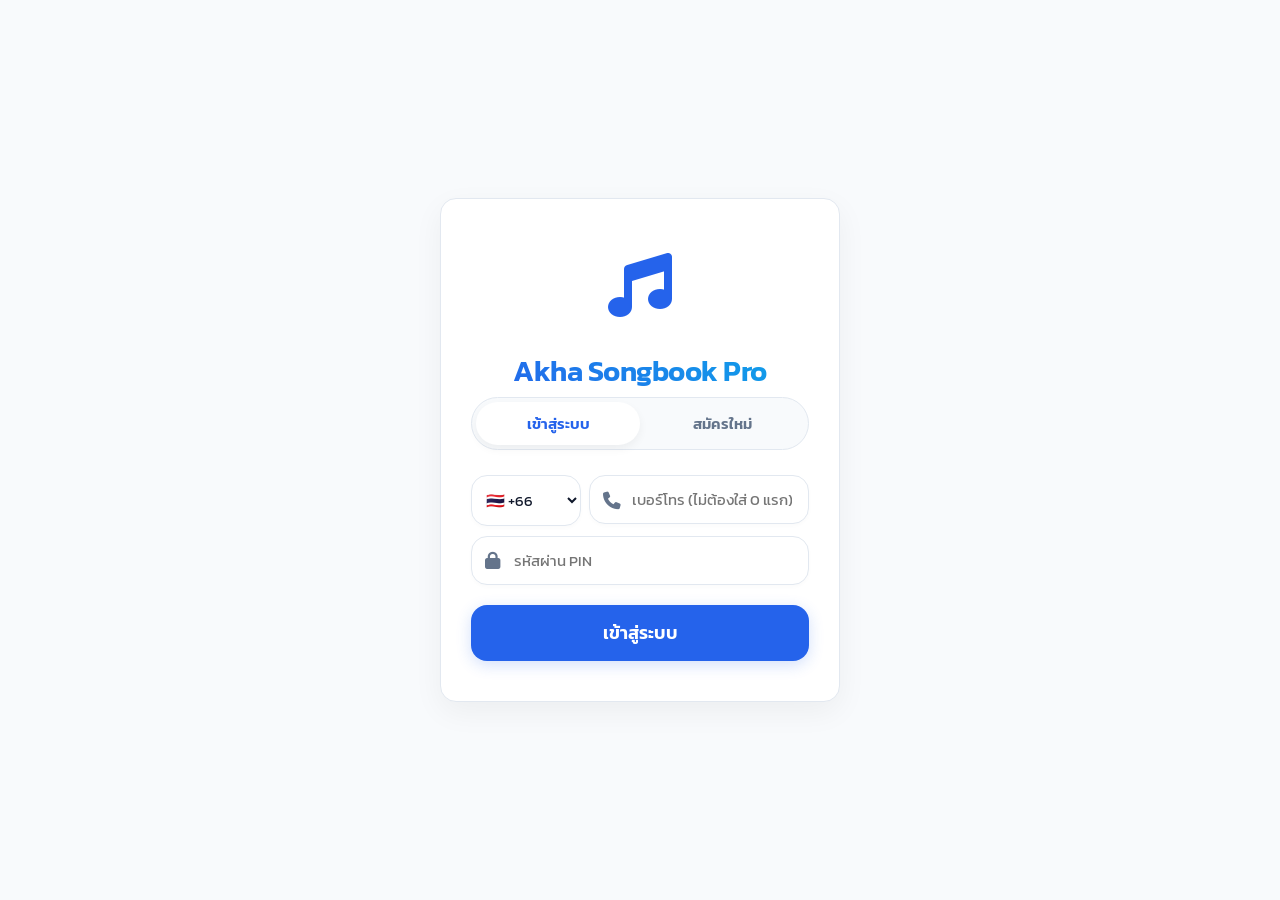
==== commit 6a436192: "Update index.html" ====
--- a/index.html
+++ b/index.html
@@ -161,6 +161,7 @@
         </select>
       </div>
 
+      <!-- ส่วนหน้าแรก ยังมีทั้งค้นหา และศิลปิน -->
       <div class="search-flex-container">
         <div class="search-container">
           <i class="fa-solid fa-magnifying-glass"></i>
@@ -205,20 +206,23 @@
       </div>
       <div style="margin-bottom: 10px; color: var(--text-muted); font-size: 0.9rem; text-align:center;"><span data-i18n="song_count_label">จำนวนเพลง:</span> <strong id="cat-total" style="color:var(--primary)">0</strong> <span data-i18n="song_unit">เพลง</span></div>
       
-      <!-- เพิ่มปุ่ม เลือกตัวเลข ตรงนี้ -->
+      <!-- ปุ่มดาวน์โหลดหมวดหมู่ออฟไลน์ -->
+      <div style="padding: 0 0 15px 0;">
+        <button id="btn-download-cat" class="btn-outline" style="width: 100%; border-color: var(--primary); color: var(--primary); display: flex; align-items: center; justify-content: center; gap: 8px; font-size: 0.95rem; background: rgba(37, 99, 235, 0.05);" onclick="downloadCurrentCategory()">
+          <i class="fa-solid fa-cloud-arrow-down" id="icon-download-cat"></i> <span id="text-download-cat">ดาวน์โหลดทั้งหมดในหมวดนี้ (ออฟไลน์)</span>
+        </button>
+      </div>
+
+      <!-- เอาปุ่มศิลปินออก เหลือแค่ ช่องค้นหา และ ปุ่มเลขเพลง -->
       <div class="search-flex-container">
-        <div class="search-container" style="flex: 5;">
+        <div class="search-container" style="flex: 7;">
           <i class="fa-solid fa-filter"></i>
           <input type="text" id="cat-search" data-i18n="search_placeholder" placeholder="ค้นหาด้วย เลข หรือ ชื่อเพลง..." oninput="searchCategory()">
         </div>
         
-        <button id="btn-number-grid" class="artist-select" style="flex: 2; display: flex; justify-content: center; align-items: center; gap: 5px; height: 43px; padding: 0; color: var(--primary); font-weight: bold;" onclick="toggleNumberGrid()">
+        <button id="btn-number-grid" class="artist-select" style="flex: 3; display: flex; justify-content: center; align-items: center; gap: 5px; height: 43px; padding: 0; color: var(--primary); font-weight: bold;" onclick="toggleNumberGrid()">
           <span data-i18n="filter_num">เลข</span> <i class="fa-solid fa-table-cells"></i>
         </button>
-
-        <select id="cat-artist-filter" class="artist-select" style="flex: 3; height: 43px;" onchange="searchCategory()">
-          <option value="">-- ศิลปิน/Artist --</option>
-        </select>
       </div>
 
       <div id="song-list"></div>
@@ -438,7 +442,7 @@
     <div id="popup-category-list"></div>
   </div>
 
-  <!-- ===== เพิ่ม Popup ตารางตัวเลข (Number Grid) ===== -->
+  <!-- ===== Popup ตารางตัวเลข (Number Grid) ===== -->
   <div id="number-grid-overlay" class="popup-overlay hidden no-print" onclick="toggleNumberGrid()"></div>
   <div id="number-grid-popup" class="category-popup hidden no-print" style="max-height: 75vh;">
     <div class="popup-header">
@@ -446,6 +450,14 @@
       <button class="btn-icon-small" onclick="toggleNumberGrid()"><i class="fa-solid fa-xmark"></i></button>
     </div>
     <div id="number-grid-container" class="number-grid-container"></div>
+  </div>
+
+  <!-- ===== Image Viewer Overlay (ระบบดูรูปขยาย) ===== -->
+  <div id="image-viewer" class="image-viewer-overlay no-print">
+    <button class="image-viewer-close" onclick="closeImageViewer()"><i class="fa-solid fa-xmark"></i></button>
+    <div id="image-viewer-container" class="image-viewer-container">
+      <img id="image-viewer-img" class="image-viewer-img" src="" alt="Song Image Zoom">
+    </div>
   </div>
 
   <div id="pwa-overlay-bg" class="pwa-overlay no-print"></div>
@@ -461,8 +473,7 @@
     </div>
   </div>
 
-  <!-- เปลี่ยนเวอร์ชันเพื่อให้มือถือโหลดโค้ดใหม่ (ข้ามแคช) -->
-  <script src="app.js?v=146"></script>
+  <script src="app.js?v=151"></script>
   
   <script>
     if ('serviceWorker' in navigator) {
--- a/style.css
+++ b/style.css
@@ -40,7 +40,7 @@
 .no-scroll { overflow: hidden !important; touch-action: none; }
 
 /* --- Auth & Login --- */
-.auth-wrapper { display: flex; flex-direction: column; justify-content: center; align-items: center; min-height: 100vh; padding: 20px; background: var(--bg-main); }
+.auth-wrapper { display: flex; flex-direction: column; justify-content: center; align-items: center; min-height: 100vh; min-height: 100dvh; padding: 20px; background: var(--bg-main); }
 .auth-card { background: var(--bg-surface); padding: 40px 30px; border-radius: var(--radius-ui); box-shadow: 0 10px 30px rgba(0,0,0,0.05); width: 100%; max-width: 400px; text-align: center; border: 1px solid var(--border-color); animation: fadeInDown 0.4s ease; }
 .auth-icon { font-size: 4rem; color: var(--primary); margin-bottom: 15px; }
 .auth-title { font-size: 1.8rem; margin-bottom: 5px; background: linear-gradient(45deg, var(--primary), var(--accent)); -webkit-background-clip: text; -webkit-text-fill-color: transparent; }
@@ -120,6 +120,7 @@
 .bg-g6 { background: linear-gradient(135deg, #B224EF 0%, #7579FF 100%); }
 .bg-g7 { background: linear-gradient(135deg, #4FACFE 0%, #00F2FE 100%); }
 .bg-g8 { background: linear-gradient(135deg, #434343 0%, #000000 100%); }
+.bg-g9 { background: linear-gradient(135deg, #f6d365 0%, #fda085 100%); color: #fff; }
 
 /* --- Song List Item --- */
 .song-item { display: flex; align-items: center; gap: 10px; background: var(--bg-surface); padding: 8px 14px; margin-bottom: 6px; border-radius: 10px; cursor: pointer; transition: var(--transition); box-shadow: 0 2px 5px rgba(0,0,0,0.02); border: 1px solid var(--border-color); }
@@ -129,6 +130,13 @@
 .song-item .s-title { font-size: 0.95rem; font-weight: 600; margin-bottom: 0px; color: var(--text-main); white-space: nowrap; overflow: hidden; text-overflow: ellipsis; line-height: 1.2; }
 .song-item .s-eng-title { font-size: 0.75rem; color: var(--text-muted); font-style: italic; margin-top: 2px; margin-bottom: 0px; white-space: nowrap; overflow: hidden; text-overflow: ellipsis; line-height: 1.2; }
 .song-item .s-meta { font-size: 0.75rem; color: #94a3b8; margin-top: 2px; line-height: 1; }
+
+/* === ปุ่มดาวน์โหลดออฟไลน์ === */
+.btn-download { background: transparent; border: none; font-size: 1.15rem; color: var(--text-muted); opacity: 0.6; cursor: pointer; transition: transform 0.2s ease, color 0.3s ease; padding: 5px 10px; display: flex; align-items: center; justify-content: center; }
+.btn-download:active { transform: scale(0.8); }
+.btn-download.downloaded { color: #10b981; opacity: 1; }
+.btn-download.downloading { color: var(--primary); opacity: 1; }
+
 .quick-actions { display: flex; gap: 8px; margin-left: 10px; }
 .btn-quick { width: 32px; height: 32px; border-radius: 8px; border: none; font-size: 0.85rem; cursor: pointer; transition: var(--transition); display: flex; justify-content: center; align-items: center; }
 .btn-quick.edit { background: rgba(245, 158, 11, 0.15); color: #f59e0b; }
@@ -146,50 +154,21 @@
 
 /* === ปุ่มเมนูจัดการเพลง (Dropdown มุมขวาบน) === */
 .song-menu-container { position: relative; }
-.btn-song-menu {
-    background: transparent;
-    color: var(--text-muted);
-    border: none;
-    font-size: 1.2rem;
-    padding: 5px 10px;
-    cursor: pointer;
-    transition: var(--transition);
-}
+.btn-song-menu { background: transparent; color: var(--text-muted); border: none; font-size: 1.2rem; padding: 5px 10px; cursor: pointer; transition: var(--transition); }
 .btn-song-menu:active { color: var(--primary); transform: scale(0.9); }
 
 .song-dropdown {
-    position: absolute;
-    top: 100%;
-    right: 0;
-    background: var(--bg-surface);
-    border: 1px solid var(--border-color);
-    border-radius: 12px;
-    box-shadow: 0 5px 20px rgba(0,0,0,0.1);
-    min-width: 180px;
-    z-index: 100;
-    overflow: hidden;
-    display: flex;
-    flex-direction: column;
-    animation: fadeInDown 0.2s ease;
+    position: absolute; top: 100%; right: 0; background: var(--bg-surface); border: 1px solid var(--border-color);
+    border-radius: 12px; box-shadow: 0 5px 20px rgba(0,0,0,0.1); min-width: 180px; z-index: 100;
+    overflow: hidden; display: flex; flex-direction: column; animation: fadeInDown 0.2s ease;
 }
 .song-dropdown button {
-    background: transparent;
-    border: none;
-    padding: 12px 15px;
-    text-align: left;
-    font-family: var(--font-main);
-    font-size: 0.9rem;
-    color: var(--text-main);
-    cursor: pointer;
-    transition: var(--transition);
-    display: flex;
-    align-items: center;
-    gap: 10px;
+    background: transparent; border: none; padding: 12px 15px; text-align: left; font-family: var(--font-main);
+    font-size: 0.9rem; color: var(--text-main); cursor: pointer; transition: var(--transition); display: flex; align-items: center; gap: 10px;
 }
 .song-dropdown button i { color: var(--primary); width: 16px; text-align: center; }
 .song-dropdown button:hover, .song-dropdown button:active { background: var(--bg-main); color: var(--primary); }
 .song-dropdown button:not(:last-child) { border-bottom: 1px solid var(--border-color); }
-/* ==================================== */
 
 .tags-wrapper { display: flex; flex-direction: column; align-items: center; gap: 8px; margin-bottom: 25px; }
 .reader-chords { background: rgba(239, 68, 68, 0.1); color: var(--danger); padding: 4px 12px; border-radius: 6px; font-weight: 500; font-size: 0.85rem; display: inline-block;}
@@ -204,8 +183,40 @@
 .reader-lyrics * { margin: 0 !important; padding: 0 !important; color: var(--text-main) !important; background-color: transparent !important; }
 .reader-lyrics div:empty, .reader-lyrics p:empty { display: block; height: 1.5rem !important;}
 
-.song-image-box { text-align: center; margin-bottom: 20px; }
-.song-image-box img { max-width: 100%; border-radius: 10px; box-shadow: 0 4px 10px rgba(0,0,0,0.1); }
+/* --- Image & Viewer --- */
+.song-image-box { text-align: center; margin-bottom: 20px; cursor: zoom-in; }
+.song-image-box img { max-width: 100%; border-radius: 10px; box-shadow: 0 4px 10px rgba(0,0,0,0.1); transition: transform 0.2s ease; }
+.song-image-box:active img { transform: scale(0.95); }
+
+/* --- Fullscreen Image Viewer (Lightbox) แก้ปัญหาระยะขอบในแนวนอน 100% --- */
+.image-viewer-overlay {
+    position: fixed; top: 0; left: 0; right: 0; bottom: 0;
+    background: rgba(0,0,0,0.98); z-index: 99999;
+    display: flex; justify-content: center; align-items: center;
+    opacity: 0; visibility: hidden; transition: opacity 0.3s ease;
+    touch-action: none; overflow: hidden;
+}
+.image-viewer-overlay.show { opacity: 1; visibility: visible; }
+.image-viewer-close {
+    position: absolute; 
+    top: max(env(safe-area-inset-top, 20px), 20px); 
+    right: max(env(safe-area-inset-right, 20px), 20px); 
+    z-index: 100000;
+    background: rgba(255,255,255,0.2); color: white; border: none;
+    width: 40px; height: 40px; border-radius: 50%; font-size: 1.5rem;
+    display: flex; align-items: center; justify-content: center; cursor: pointer;
+    backdrop-filter: blur(5px);
+}
+.image-viewer-container {
+    width: 100%; height: 100%; display: flex; align-items: center; justify-content: center;
+    position: relative; overflow: hidden;
+}
+.image-viewer-img {
+    max-width: 100%; max-height: 100%; object-fit: contain;
+    transform-origin: center center; will-change: transform;
+}
+/* -------------------------------------- */
+
 .reader-inspiration { background: var(--bg-main); border-left: 4px solid var(--primary); padding: 15px; margin-top: 40px; border-radius: 0 10px 10px 0; color: var(--text-muted); font-size: 0.9rem !important; font-style: italic; line-height: 1.6; }
 .media-box { margin-top: 25px; padding-top: 20px; border-top: 1px dashed var(--border-color); text-align: center; }
 .btn-link { display: inline-block; background: var(--accent); color: white; padding: 10px 20px; border-radius: 50px; text-decoration: none; font-size: 0.9rem; font-weight: 600; margin-top: 10px; box-shadow: 0 4px 10px rgba(59, 130, 246, 0.2); }
@@ -227,17 +238,15 @@
 
 /* --- Popup Category --- */
 .popup-overlay { 
-    position: fixed; top: 0; left: 0; width: 100%; height: 100%; 
-    background: rgba(0,0,0,0.25); 
-    backdrop-filter: blur(15px); -webkit-backdrop-filter: blur(15px); 
+    position: fixed; top: 0; left: 0; bottom: 0; right: 0; 
+    background: rgba(0,0,0,0.25); backdrop-filter: blur(15px); -webkit-backdrop-filter: blur(15px); 
     z-index: 1900; transition: opacity 0.3s ease; 
 }
 .category-popup { 
-    position: fixed; bottom: 0; left: 0; width: 100%; height: 100%; 
+    position: fixed; top: 0; bottom: 0; left: 0; right: 0; 
     background: transparent; border: none; box-shadow: none; z-index: 1950; 
     display: flex; flex-direction: column; justify-content: flex-end; align-items: center;
-    padding-bottom: 100px; 
-    opacity: 0; visibility: hidden; pointer-events: none; transition: all 0.3s ease; 
+    padding-bottom: 100px; opacity: 0; visibility: hidden; pointer-events: none; transition: all 0.3s cubic-bezier(0.2, 0.8, 0.2, 1); 
 }
 .category-popup.show { opacity: 1; visibility: visible; }
 .category-popup * { pointer-events: auto; } 
@@ -254,11 +263,8 @@
 [data-theme="dark"] .btn-icon-small { background: rgba(0,0,0,0.3); }
 
 #popup-category-list { 
-    display: grid; grid-template-columns: 1fr 1fr; gap: 20px 10px; 
-    width: 100%; max-width: 320px; 
-    margin: 0 auto; 
-    padding: 0 20px 20px 20px;
-    overflow-y: auto; scrollbar-width: none; -ms-overflow-style: none;
+    display: grid; grid-template-columns: 1fr 1fr; gap: 20px 10px; width: 100%; max-width: 320px; 
+    margin: 0 auto; padding: 0 20px 20px 20px; overflow-y: auto; scrollbar-width: none; -ms-overflow-style: none;
 }
 #popup-category-list::-webkit-scrollbar { display: none; }
 
@@ -270,80 +276,53 @@
 .cat-grid-item.full-width { grid-column: 1 / -1; margin-bottom: 5px; }
 .cat-grid-item:active { transform: scale(0.9); }
 .cat-grid-item .icon { 
-    width: 65px; height: 65px; border-radius: 50%; 
-    display: flex; align-items: center; justify-content: center; 
+    width: 65px; height: 65px; border-radius: 50%; display: flex; align-items: center; justify-content: center; 
     font-size: 1.8rem; color: white; box-shadow: 0 10px 20px rgba(0,0,0,0.2);
 }
-
 .cat-grid-item .name { 
-    font-size: 0.9rem; font-weight: 600; color: var(--text-main); 
-    line-height: 1.3; text-align: center; 
-    background: rgba(255, 255, 255, 0.6); 
-    backdrop-filter: blur(5px); -webkit-backdrop-filter: blur(5px); 
-    padding: 4px 12px; border-radius: 20px; 
-    box-shadow: 0 2px 5px rgba(0,0,0,0.05);
-}
-[data-theme="dark"] .cat-grid-item .name { 
-    background: rgba(0, 0, 0, 0.6); 
-    color: #f8fafc;
-    text-shadow: none; 
-}
-
-/* --- Popup Number Grid (ตารางเลขเพลง) --- */
+    font-size: 0.9rem; font-weight: 600; color: var(--text-main); line-height: 1.3; text-align: center; 
+    background: rgba(255, 255, 255, 0.6); backdrop-filter: blur(5px); -webkit-backdrop-filter: blur(5px); 
+    padding: 4px 12px; border-radius: 20px; box-shadow: 0 2px 5px rgba(0,0,0,0.05);
+}
+[data-theme="dark"] .cat-grid-item .name { background: rgba(0, 0, 0, 0.6); color: #f8fafc; text-shadow: none; }
+
+/* === Popup Number Grid (ตารางเลขเพลง) === */
+#number-grid-popup {
+    justify-content: flex-start !important; 
+    padding-top: calc(env(safe-area-inset-top, 20px) + 20px); 
+    max-height: 100vh !important; 
+    height: 100vh;
+}
 .number-grid-container {
-    display: grid;
-    /* สร้างคอลัมน์ให้พอดีหน้าจอ อัตโนมัติ (คล้ายตาราง 10-15 คอลัมน์) */
-    grid-template-columns: repeat(auto-fill, minmax(45px, 1fr));
-    gap: 6px;
-    width: 100%;
-    max-width: 600px;
-    margin: 0 auto;
-    padding: 0 20px 20px 20px;
-    overflow-y: auto;
-    scrollbar-width: none;
-    -ms-overflow-style: none;
+    display: grid; grid-template-columns: repeat(auto-fill, minmax(45px, 1fr)); gap: 6px;
+    width: 100%; max-width: 600px; margin: 0 auto; padding: 0 20px 100px 20px; 
+    overflow-y: auto; scrollbar-width: none; -ms-overflow-style: none;
 }
 .number-grid-container::-webkit-scrollbar { display: none; }
 
 .num-grid-item {
-    background: var(--bg-surface);
-    border: 1px solid var(--border-color);
-    color: var(--text-main);
-    font-family: var(--font-main);
-    font-size: 1rem;
-    font-weight: 500;
-    height: 45px;
-    display: flex;
-    align-items: center;
-    justify-content: center;
-    border-radius: 8px;
-    cursor: pointer;
-    transition: var(--transition);
-}
-/* สลับสีพื้นหลังเบาๆ เหมือนตารางในรูป */
-.num-grid-item:nth-child(even) {
-    background: var(--bg-main);
-}
-.num-grid-item:active {
-    transform: scale(0.9);
-}
-.num-grid-item.selected {
-    background: var(--primary);
-    color: white;
-    border-color: var(--primary);
-    font-weight: 700;
-    box-shadow: 0 4px 10px var(--primary-glow);
-}
+    background: var(--bg-surface); border: 1px solid var(--border-color); color: var(--text-main);
+    font-family: var(--font-main); font-size: 1rem; font-weight: 500; height: 45px;
+    display: flex; align-items: center; justify-content: center; border-radius: 8px; cursor: pointer; transition: var(--transition);
+}
+.num-grid-item:nth-child(even) { background: var(--bg-main); }
+.num-grid-item:active { transform: scale(0.9); }
+.num-grid-item.selected { background: var(--primary); color: white; border-color: var(--primary); font-weight: 700; box-shadow: 0 4px 10px var(--primary-glow); }
 
 /* --- Utils --- */
-.loader-container { height: 100vh; display: flex; flex-direction: column; justify-content: center; align-items: center; color: var(--primary); background: var(--bg-main); z-index: 9999; position: fixed; top: 0; left: 0; width: 100%;}
+.loader-container { display: flex; flex-direction: column; justify-content: center; align-items: center; color: var(--primary); background: var(--bg-main); z-index: 9999; position: fixed; top: 0; left: 0; bottom: 0; right: 0; width: 100%;}
 .spinner { width: 50px; height: 50px; border: 4px solid rgba(37, 99, 235, 0.2); border-top-color: var(--primary); border-radius: 50%; animation: spin 1s linear infinite; margin-bottom: 20px; }
 @keyframes spin { to { transform: rotate(360deg); } }
 .toast { position: fixed; top: -100px; left: 50%; transform: translateX(-50%); background: var(--primary); color: white; padding: 12px 24px; border-radius: 50px; font-weight: 500; z-index: 3000; display: flex; align-items: center; gap: 10px; transition: all 0.4s cubic-bezier(0.68, -0.55, 0.265, 1.55); box-shadow: 0 10px 20px rgba(37,99,235,0.3);}
 .toast.show { top: 30px; }
 .hidden { display: none !important; }
-.fade-in { animation: fadeIn 0.4s ease forwards; }
-@keyframes fadeIn { from { opacity: 0; transform: translateY(10px); } to { opacity: 1; transform: translateY(0); } }
+
+/* === Smooth App Transitions (อัปเดตใหม่ สมูทขึ้น 100%) === */
+.fade-in { animation: fadeIn 0.28s cubic-bezier(0.25, 0.8, 0.25, 1) forwards; }
+@keyframes fadeIn { 
+    from { opacity: 0; transform: translateY(12px); } 
+    to { opacity: 1; transform: translateY(0); } 
+}
 
 /* --- Admin UI --- */
 .admin-form-grid { display: flex; flex-direction: column; gap: 0; }
@@ -368,7 +347,7 @@
    Music Player Full
 ========================================================= */
 #view-music {
-    position: fixed; top: 0; left: 0; width: 100%; height: 100vh; height: 100dvh; 
+    position: fixed; top: 0; left: 0; bottom: 0; right: 0; 
     background: var(--bg-main); z-index: 1000; display: flex; flex-direction: column;
 }
 #view-music .top-bar { margin: 0 !important; border-radius: 0; flex-shrink: 0; padding: 10px 20px 0 20px;}
@@ -404,42 +383,12 @@
 /* =========================================================
    PWA Install Banner
 ========================================================= */
-.pwa-overlay {
-    position: fixed; top: 0; left: 0; width: 100vw; height: 100vh; 
-    background: rgba(0, 0, 0, 0.6); 
-    backdrop-filter: blur(8px); -webkit-backdrop-filter: blur(8px); 
-    z-index: 9998; 
-    opacity: 0; transition: opacity 0.3s ease;
-    visibility: hidden;
-    pointer-events: none;
-}
+.pwa-overlay { position: fixed; top: 0; left: 0; bottom: 0; right: 0; background: rgba(0, 0, 0, 0.6); backdrop-filter: blur(8px); -webkit-backdrop-filter: blur(8px); z-index: 9998; opacity: 0; transition: opacity 0.3s ease; visibility: hidden; pointer-events: none; }
 .pwa-overlay.show { opacity: 1; visibility: visible; pointer-events: auto; }
-
-#pwa-install-banner {
-    position: fixed; 
-    top: 50%; left: 50%; 
-    transform: translate(-50%, -50%); 
-    margin: 0;
-    background: var(--bg-surface); 
-    padding: 24px; 
-    border-radius: var(--radius-ui); 
-    box-shadow: 0 15px 40px rgba(0,0,0,0.3); 
-    border: 2px solid var(--primary); 
-    z-index: 9999; 
-    display: flex; flex-direction: column; align-items: center; gap: 15px; 
-    width: 85%; max-width: 320px; text-align: center;
-}
-
-#pwa-install-banner.pwa-pop:not(.hidden) { 
-    animation: popIn 0.3s cubic-bezier(0.175, 0.885, 0.32, 1.275) forwards; 
-}
+#pwa-install-banner { position: fixed; top: 50%; left: 50%; transform: translate(-50%, -50%); margin: 0; background: var(--bg-surface); padding: 24px; border-radius: var(--radius-ui); box-shadow: 0 15px 40px rgba(0,0,0,0.3); border: 2px solid var(--primary); z-index: 9999; display: flex; flex-direction: column; align-items: center; gap: 15px; width: 85%; max-width: 320px; text-align: center; }
+#pwa-install-banner.pwa-pop:not(.hidden) { animation: popIn 0.3s cubic-bezier(0.175, 0.885, 0.32, 1.275) forwards; }
 #pwa-install-banner.hidden { display: none !important; opacity: 0 !important; visibility: hidden !important; }
-
-@keyframes popIn { 
-    from { opacity: 0; transform: translate(-50%, -40%) scale(0.9); } 
-    to { opacity: 1; transform: translate(-50%, -50%) scale(1); } 
-}
-
+@keyframes popIn { from { opacity: 0; transform: translate(-50%, -40%) scale(0.9); } to { opacity: 1; transform: translate(-50%, -50%) scale(1); } }
 #pwa-install-banner img { width: 70px; height: 70px; border-radius: 16px; box-shadow: 0 4px 10px rgba(0,0,0,0.1); }
 #pwa-install-banner h4 { margin: 0; font-size: 1.25rem; color: var(--text-main); font-weight: 700; }
 #pwa-install-banner p { margin: 0; font-size: 0.9rem; color: var(--text-muted); line-height: 1.4; }
@@ -455,39 +404,12 @@
 ========================================================= */
 @media print {
     .no-print { display: none !important; }
-
-    body, .container, #app { 
-        background: white !important; 
-        color: black !important; 
-        margin: 0 !important; 
-        padding: 0 !important;
-        overflow: visible !important;
-    }
-
+    body, .container, #app { background: white !important; color: black !important; margin: 0 !important; padding: 0 !important; overflow: visible !important; }
     .bottom-nav, .top-bar, .hero-header { display: none !important; }
-
-    .reader-card {
-        box-shadow: none !important;
-        border: none !important;
-        padding: 0 !important;
-        margin: 0 !important;
-        background: white !important;
-    }
-
+    .reader-card { box-shadow: none !important; border: none !important; padding: 0 !important; margin: 0 !important; background: white !important; }
     .reader-title { color: black !important; font-size: 18pt !important; }
     .reader-lyrics, .reader-lyrics * { color: black !important; font-size: 14pt !important; line-height: 1.6 !important; }
-    
-    .tags-wrapper div { 
-        border: 1px solid #333 !important; 
-        background: white !important; 
-        color: black !important; 
-    }
-    
-    #detail-id { 
-        background: transparent !important; 
-        border: 1px solid #000 !important; 
-        color: black !important;
-    }
-    
+    .tags-wrapper div { border: 1px solid #333 !important; background: white !important; color: black !important; }
+    #detail-id { background: transparent !important; border: 1px solid #000 !important; color: black !important; }
     @page { margin: 1.5cm; }
 }
